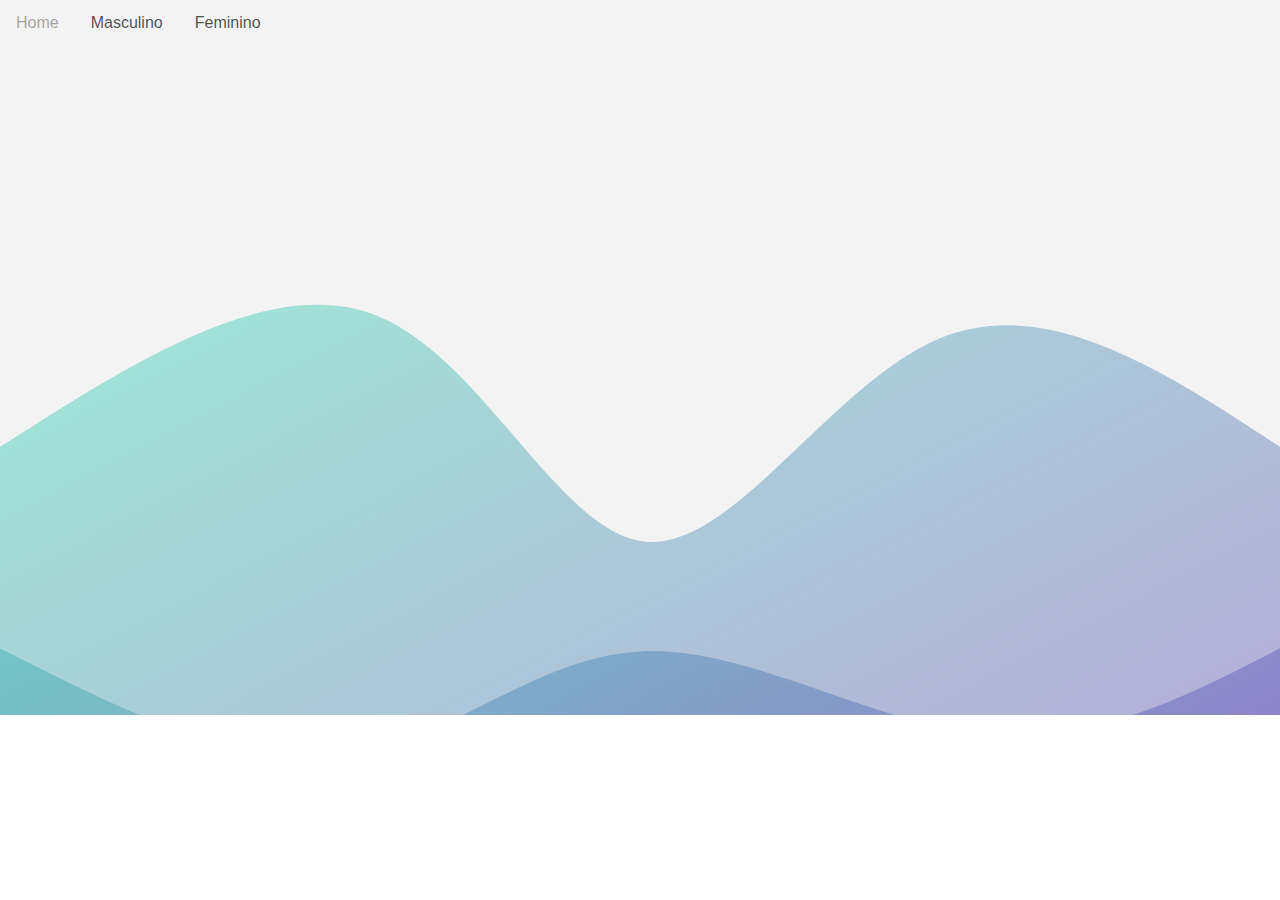
==== modisneakers/index.html @ 5b431d71 "First Commit" ====
<!DOCTYPE html>
<html lang="pt-br">
<head>
    <meta charset="UTF-8">
    <meta http-equiv="X-UA-Compatible" content="IE=edge">
    <meta name="viewport" content="width=device-width, initial-scale=1.0">
    <link rel="stylesheet" type="text/css" href="css/style.css">
    <title>Modi Sneakers</title>
</head>
<body>
    <header>
        <nav>
            <div class="navbar">
                <a href="#home">Home</a>
                <div class="dropdown">
                  <button class="dropbtn">Masculino
                    <i class="fa fa-caret-down"></i>
                  </button>
                  <div class="dropdown-content">
                    <div class="header">
                      <h2>Masculino</h2>
                    </div>
                    <div class="row">
                      <div class="column">
                        <h3>Marcas</h3>
                        <a href="#">Nike</a>
                        <a href="#">Adidas</a>
                        <a href="#">Puma</a>
                      </div>
                     </div>
                  </div>
                </div>
                <div class="dropdown">
                    <button class="dropbtn">Feminino
                      <i class="fa fa-caret-down"></i>
                    </button>
                    <div class="dropdown-content">
                      <div class="header">
                        <h2>Feminino</h2>
                      </div>
                      <div class="row">
                        <div class="column">
                          <h3>Marcas</h3>
                          <a href="#">Nike</a>
                          <a href="#">Adidas</a>
                          <a href="#">Puma</a>
                        </div>
                       </div>
                    </div>
                  </div>
              </div>
        </nav>
        <svg style="object-fit:cover" id="my-svg" version="1" baseProfile="full" width="100%" height="100%" viewBox="0 0 1239 648" xmlns="http://www.w3.org/2000/svg"><rect width="1239" height="648" fill="#f3f3f3"></rect><defs><linearGradient id="linear-gradient" x1="0" x2="1" y1="0" y2="1"><stop offset="0%" stop-color="#03fba360"></stop><stop offset="100%" stop-color="#4f3aaf60"></stop></linearGradient></defs><path transform="scale(1, 1)" d="M 0,648 V 0,388 C 132.16071428571428,303.6071428571429 264.32142857142856,219.21428571428572 367,262 C 469.67857142857144,304.7857142857143 542.8750000000001,474.75 627,480 C 711.1249999999999,485.25 806.1785714285713,325.7857142857143 910,283 C 1013.8214285714287,240.21428571428572 1126.4107142857142,314.1071428571429 1239,388 C 1239,388 1239,648 1239,648 Z" stroke="none" stroke-width="0" fill="url(#linear-gradient)" class="transition-all duration-300 ease-in-out delay-150" style="transform-origin: center center;"></path><defs><linearGradient id="linear-gradient" x1="0" x2="1" y1="0" y2="1"><stop offset="0%" stop-color="#03fba370"></stop><stop offset="100%" stop-color="#4f3aaf70"></stop></linearGradient></defs><path transform="scale(1, 1)" d="M 0,648 V 0,583 C 115.875,641.7857142857142 231.75,700.5714285714286 332,688 C 432.25,675.4285714285714 516.875,591.5 619,586 C 721.125,580.5 840.75,653.4285714285714 947,666 C 1053.25,678.5714285714286 1146.125,630.7857142857142 1239,583 C 1239,583 1239,648 1239,648 Z" stroke="none" stroke-width="0" fill="url(#linear-gradient)" class="transition-all duration-300 ease-in-out delay-150" style="transform-origin: center center;"></path><defs><linearGradient id="linear-gradient" x1="0" x2="1" y1="0" y2="1"><stop offset="0%" stop-color="#03fba380"></stop><stop offset="100%" stop-color="#4f3aaf80"></stop></linearGradient></defs><path transform="scale(1, 1)" d="M 0,648 V 0,874 C 115.01785714285714,879.3571428571429 230.03571428571428,884.7142857142857 328,836 C 425.9642857142857,787.2857142857143 506.875,684.5 603,730 C 699.125,775.5 810.4642857142856,969.2857142857142 919,1018 C 1027.5357142857144,1066.7142857142858 1133.2678571428573,970.3571428571429 1239,874 C 1239,874 1239,648 1239,648 Z" stroke="none" stroke-width="0" fill="url(#linear-gradient)" class="transition-all duration-300 ease-in-out delay-150" style="transform-origin: center center;"></path><defs><linearGradient id="linear-gradient" x1="0" x2="1" y1="0" y2="1"><stop offset="0%" stop-color="#03fba390"></stop><stop offset="100%" stop-color="#4f3aaf90"></stop></linearGradient></defs><path transform="scale(1, 1)" d="M 0,648 V 0,1312 C 95.73214285714286,1262.392857142857 191.46428571428572,1212.7857142857142 296,1243 C 400.5357142857143,1273.2142857142858 513.875,1383.25 627,1410 C 740.125,1436.75 853.0357142857142,1380.2142857142858 955,1350 C 1056.9642857142858,1319.7857142857142 1147.982142857143,1315.892857142857 1239,1312 C 1239,1312 1239,648 1239,648 Z" stroke="none" stroke-width="0" fill="url(#linear-gradient)" class="transition-all duration-300 ease-in-out delay-150" style="transform-origin: center center;"></path><defs><linearGradient id="linear-gradient" x1="0" x2="1" y1="0" y2="1"><stop offset="0%" stop-color="#03fba3ff"></stop><stop offset="100%" stop-color="#4f3aafff"></stop></linearGradient></defs><path transform="scale(1, 1)" d="M 0,648 V 0,1968 C 116.375,1993.5714285714287 232.75,2019.1428571428573 332,2037 C 431.25,2054.8571428571427 513.375,2065 617,2041 C 720.625,2017 845.75,1958.857142857143 953,1941 C 1060.25,1923.142857142857 1149.625,1945.5714285714284 1239,1968 C 1239,1968 1239,648 1239,648 Z" stroke="none" stroke-width="0" fill="url(#linear-gradient)" class="transition-all duration-300 ease-in-out delay-150" style="transform-origin: center center;"></path></svg>
    </header>
    
</body>
</html>
---- modisneakers/css/style.css ----
*{
    padding:0;
    margin: 0;
}
/* Navbar container */
.navbar {
    overflow: hidden;
    background-color: #f3f3f3;
    font-family: Arial;
  }
  .navbar a {
    float: left;
    font-size: 16px;
    color: rgba(0, 0, 0, 0.692);
    text-align: center;
    padding: 14px 16px;
    text-decoration: none;
  }
  .dropdown {
    float: left;
    overflow: hidden;
  }
  
  /* Dropdown button */
  .dropdown .dropbtn {
    font-size: 16px;
    border: none;
    outline: none;
    color: rgba(0, 0, 0, 0.692);
    padding: 14px 16px;
    background-color: inherit;
    font: inherit; /* Important for vertical align on mobile phones */
    margin: 0; /* Important for vertical align on mobile phones */
  }
  .navbar a:hover, .dropdown:hover .dropbtn {
    opacity: 0.5;
    }
  .dropdown-content {
   display: none;
    position: absolute;
    background-color: #f5f9fa;
    width: 30%;
    left: 15;
    box-sizing: border-box;
    box-shadow: 0px 8px 16px 0px rgba(0,0,0,0.2);
    border-radius: 20px 20px 20px 20px;
    z-index: 1;
  }
  .dropdown-content .header {
    background:#5341a6;
    padding: 16px;
    padding-left: 115px;
    color: white;
    border-radius: 20px;
    
  }
  .dropdown:hover .dropdown-content {
    display: block;
  }
   .column {
    float: left;
    width: 33.33%;
    padding: 10px;
    background-color: #f5f9fa;
    height: 180px;
    border-radius: 20px;
  }
  .column h3{
      color: rgba(0, 0, 0, 0.692);
      padding-left: 125px;
  }
  .column a {
    float: none;
    color: rgba(0, 0, 0, 0.692);
    padding: 16px;
    margin-left: 120px;
    text-decoration: none;
    display: block;
    text-align: center;
  }
  .row:after {
    content: "";
    display: table;
    clear: both;
  }
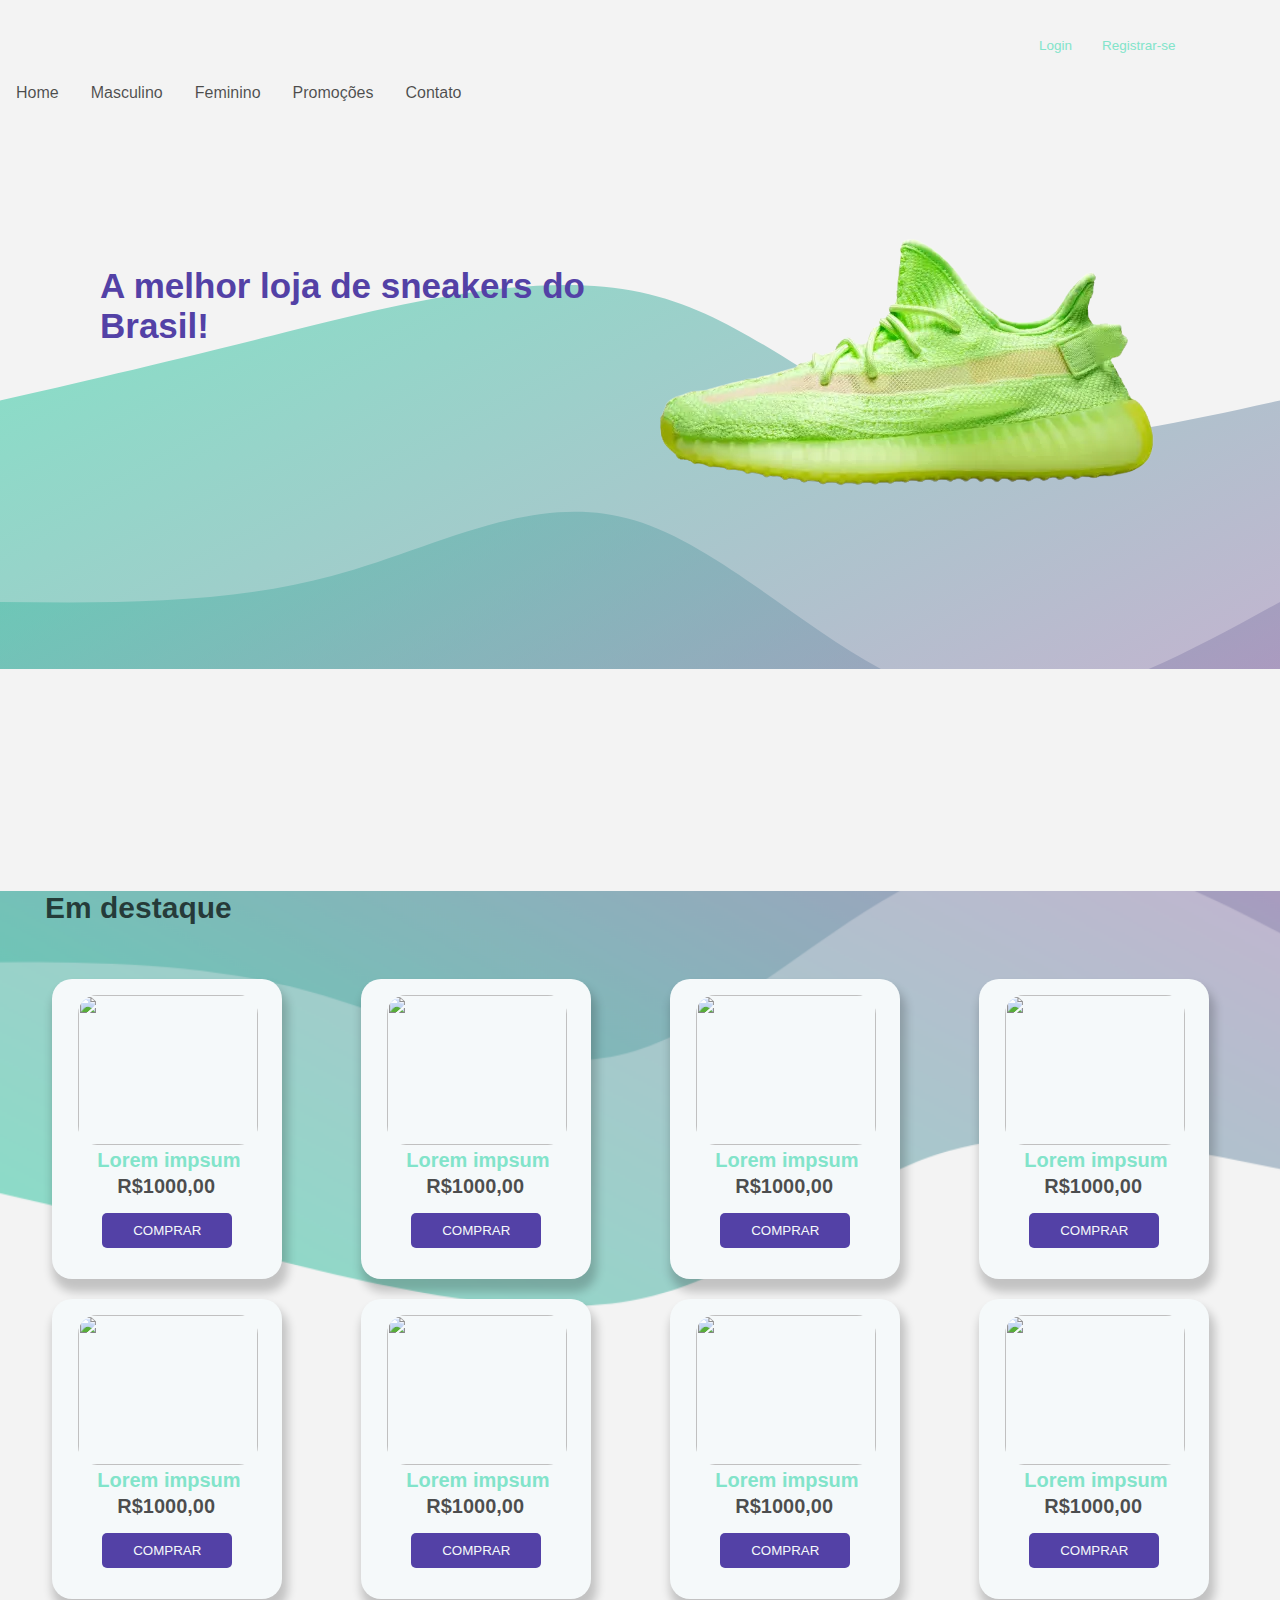
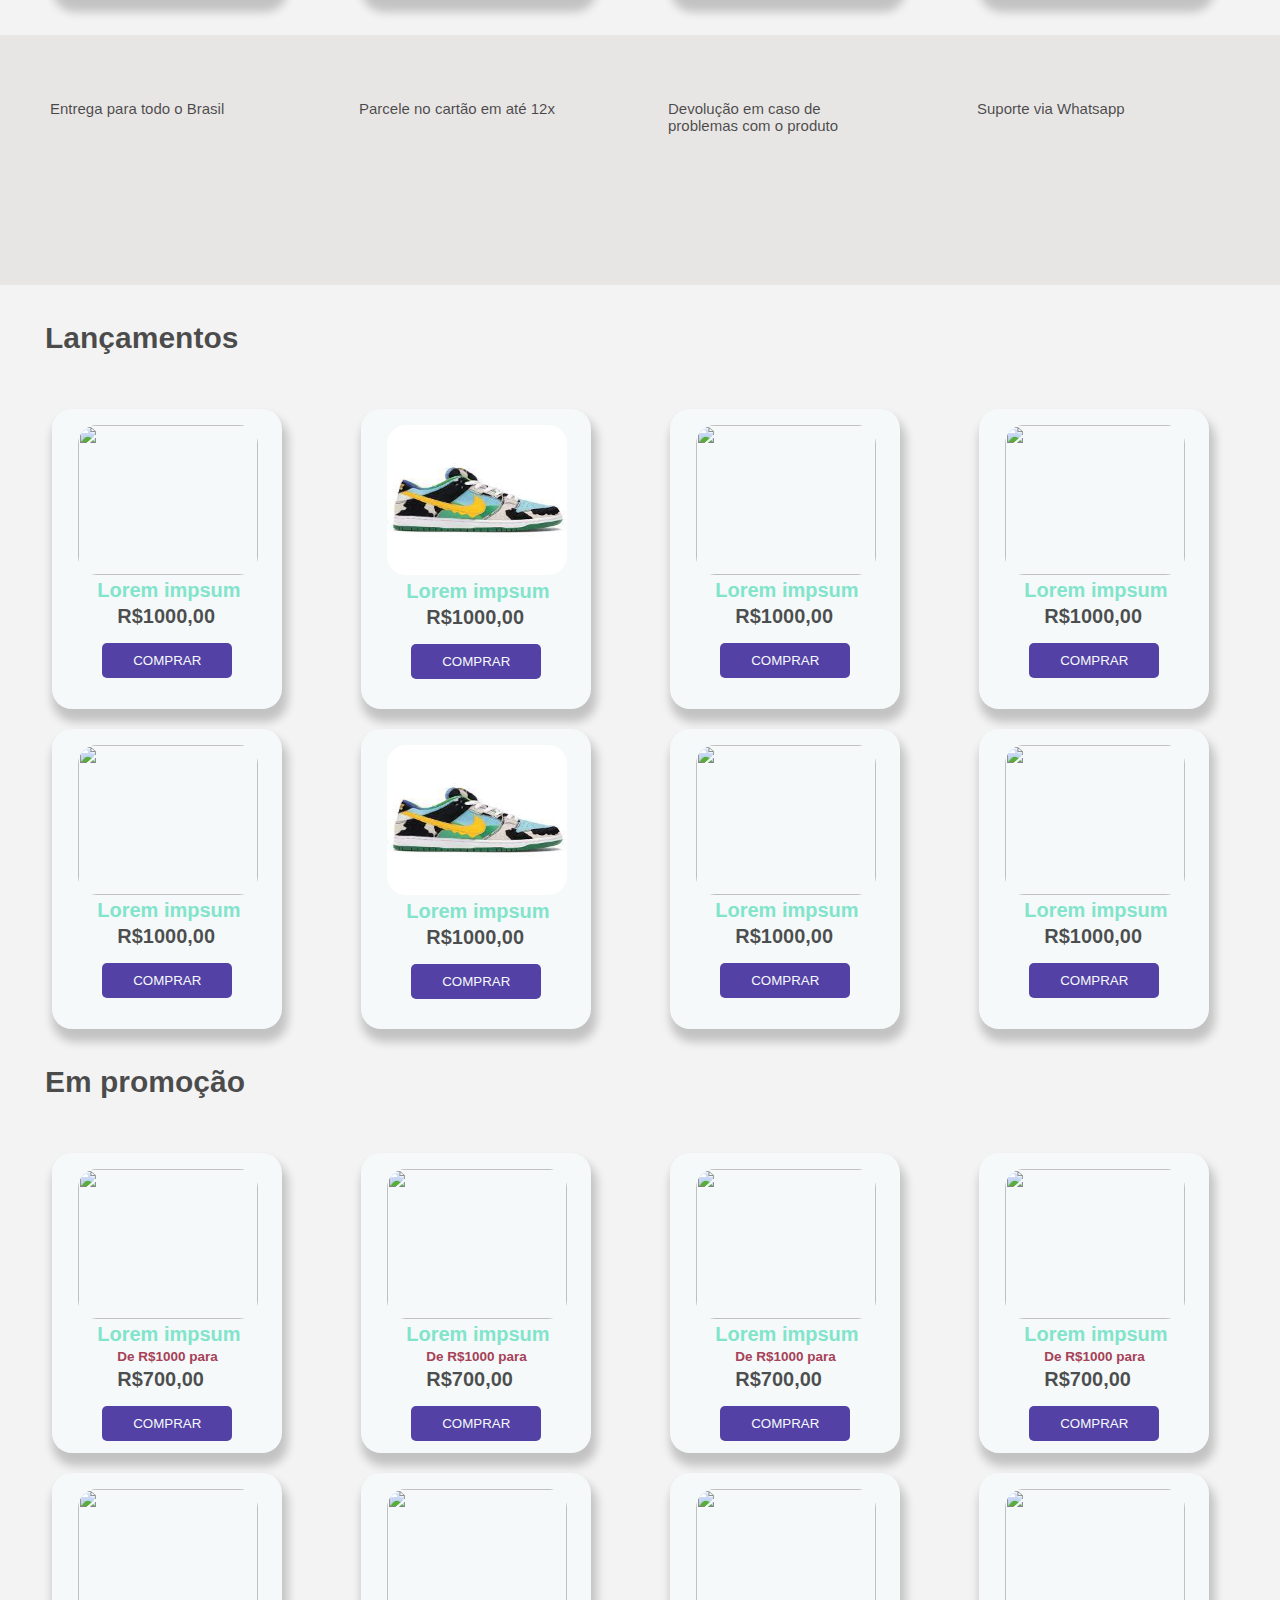
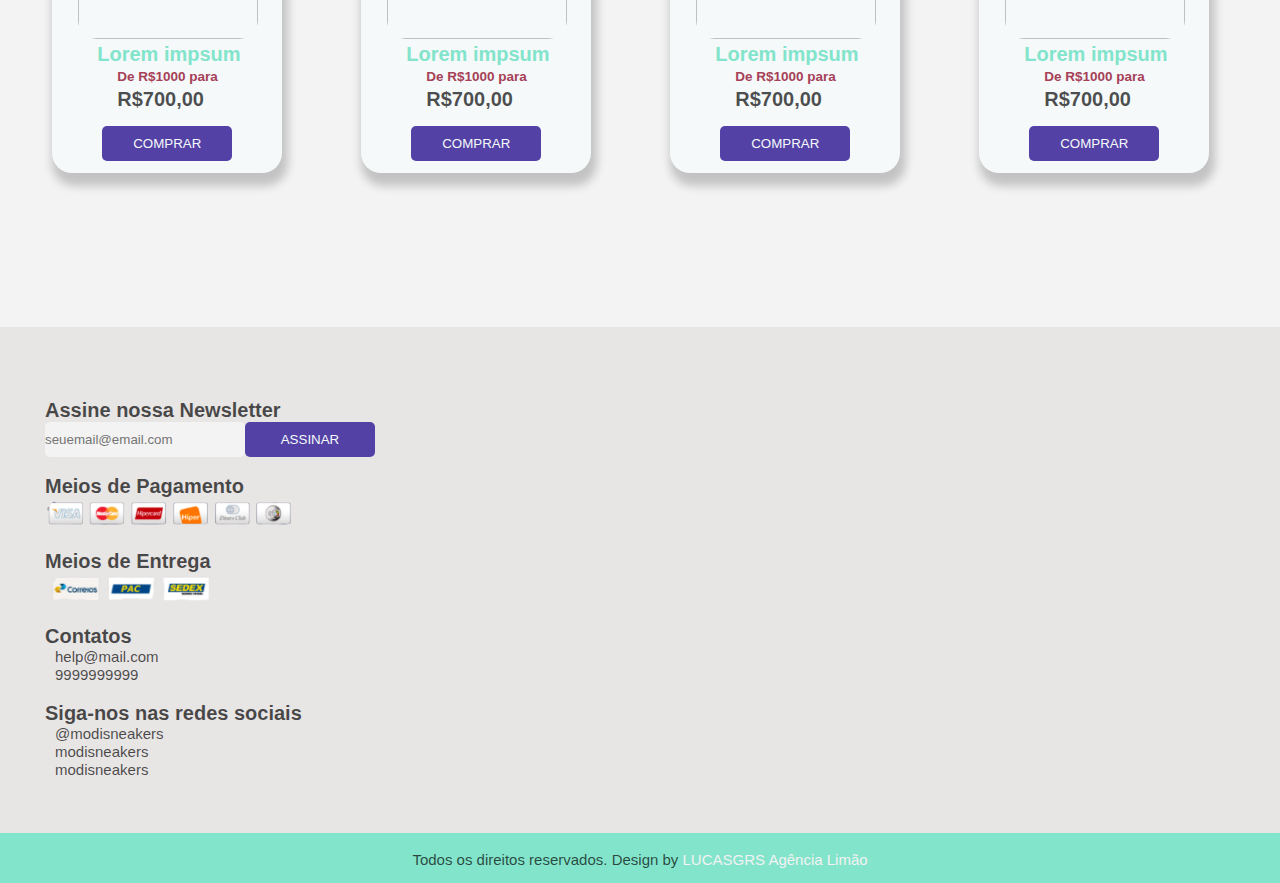
==== commit 3661b8f8: "first" ====
--- a/modisneakers/index.html
+++ b/modisneakers/index.html
@@ -5,12 +5,21 @@
     <meta http-equiv="X-UA-Compatible" content="IE=edge">
     <meta name="viewport" content="width=device-width, initial-scale=1.0">
     <link rel="stylesheet" type="text/css" href="css/style.css">
+    <link rel="stylesheet" href="https://cdnjs.cloudflare.com/ajax/libs/font-awesome/5.15.4/css/brands.min.css" integrity="sha512-sVSECYdnRMezwuq5uAjKQJEcu2wybeAPjU4VJQ9pCRcCY4pIpIw4YMHIOQ0CypfwHRvdSPbH++dA3O4Hihm/LQ==" crossorigin="anonymous" referrerpolicy="no-referrer" />
+    <link rel="stylesheet" href="https://cdnjs.cloudflare.com/ajax/libs/font-awesome/5.15.4/css/fontawesome.min.css" integrity="sha512-P9vJUXK+LyvAzj8otTOKzdfF1F3UYVl13+F8Fof8/2QNb8Twd6Vb+VD52I7+87tex9UXxnzPgWA3rH96RExA7A==" crossorigin="anonymous" referrerpolicy="no-referrer" />
+    <link rel="stylesheet" href="https://cdnjs.cloudflare.com/ajax/libs/font-awesome/5.15.4/css/solid.min.css" integrity="sha512-tk4nGrLxft4l30r9ETuejLU0a3d7LwMzj0eXjzc16JQj+5U1IeVoCuGLObRDc3+eQMUcEQY1RIDPGvuA7SNQ2w==" crossorigin="anonymous" referrerpolicy="no-referrer" />
     <title>Modi Sneakers</title>
 </head>
 <body>
     <header>
+        <div class="antemenu">
+          <br><br>
+          <div class="login">
+            <a href="">Login</a><a href="">Registrar-se</a><i style="color:rgba(0, 0, 0, 0.692);"class="fas fa-shopping-cart"></i>
+          </div>
+        </div>
         <nav>
-            <div class="navbar">
+          <div class="navbar">
                 <a href="#home">Home</a>
                 <div class="dropdown">
                   <button class="dropbtn">Masculino
@@ -48,10 +57,232 @@
                        </div>
                     </div>
                   </div>
+                  <a href="">Promoções</a>
+                  <a href="#cont">Contato</a>
               </div>
         </nav>
-        <svg style="object-fit:cover" id="my-svg" version="1" baseProfile="full" width="100%" height="100%" viewBox="0 0 1239 648" xmlns="http://www.w3.org/2000/svg"><rect width="1239" height="648" fill="#f3f3f3"></rect><defs><linearGradient id="linear-gradient" x1="0" x2="1" y1="0" y2="1"><stop offset="0%" stop-color="#03fba360"></stop><stop offset="100%" stop-color="#4f3aaf60"></stop></linearGradient></defs><path transform="scale(1, 1)" d="M 0,648 V 0,388 C 132.16071428571428,303.6071428571429 264.32142857142856,219.21428571428572 367,262 C 469.67857142857144,304.7857142857143 542.8750000000001,474.75 627,480 C 711.1249999999999,485.25 806.1785714285713,325.7857142857143 910,283 C 1013.8214285714287,240.21428571428572 1126.4107142857142,314.1071428571429 1239,388 C 1239,388 1239,648 1239,648 Z" stroke="none" stroke-width="0" fill="url(#linear-gradient)" class="transition-all duration-300 ease-in-out delay-150" style="transform-origin: center center;"></path><defs><linearGradient id="linear-gradient" x1="0" x2="1" y1="0" y2="1"><stop offset="0%" stop-color="#03fba370"></stop><stop offset="100%" stop-color="#4f3aaf70"></stop></linearGradient></defs><path transform="scale(1, 1)" d="M 0,648 V 0,583 C 115.875,641.7857142857142 231.75,700.5714285714286 332,688 C 432.25,675.4285714285714 516.875,591.5 619,586 C 721.125,580.5 840.75,653.4285714285714 947,666 C 1053.25,678.5714285714286 1146.125,630.7857142857142 1239,583 C 1239,583 1239,648 1239,648 Z" stroke="none" stroke-width="0" fill="url(#linear-gradient)" class="transition-all duration-300 ease-in-out delay-150" style="transform-origin: center center;"></path><defs><linearGradient id="linear-gradient" x1="0" x2="1" y1="0" y2="1"><stop offset="0%" stop-color="#03fba380"></stop><stop offset="100%" stop-color="#4f3aaf80"></stop></linearGradient></defs><path transform="scale(1, 1)" d="M 0,648 V 0,874 C 115.01785714285714,879.3571428571429 230.03571428571428,884.7142857142857 328,836 C 425.9642857142857,787.2857142857143 506.875,684.5 603,730 C 699.125,775.5 810.4642857142856,969.2857142857142 919,1018 C 1027.5357142857144,1066.7142857142858 1133.2678571428573,970.3571428571429 1239,874 C 1239,874 1239,648 1239,648 Z" stroke="none" stroke-width="0" fill="url(#linear-gradient)" class="transition-all duration-300 ease-in-out delay-150" style="transform-origin: center center;"></path><defs><linearGradient id="linear-gradient" x1="0" x2="1" y1="0" y2="1"><stop offset="0%" stop-color="#03fba390"></stop><stop offset="100%" stop-color="#4f3aaf90"></stop></linearGradient></defs><path transform="scale(1, 1)" d="M 0,648 V 0,1312 C 95.73214285714286,1262.392857142857 191.46428571428572,1212.7857142857142 296,1243 C 400.5357142857143,1273.2142857142858 513.875,1383.25 627,1410 C 740.125,1436.75 853.0357142857142,1380.2142857142858 955,1350 C 1056.9642857142858,1319.7857142857142 1147.982142857143,1315.892857142857 1239,1312 C 1239,1312 1239,648 1239,648 Z" stroke="none" stroke-width="0" fill="url(#linear-gradient)" class="transition-all duration-300 ease-in-out delay-150" style="transform-origin: center center;"></path><defs><linearGradient id="linear-gradient" x1="0" x2="1" y1="0" y2="1"><stop offset="0%" stop-color="#03fba3ff"></stop><stop offset="100%" stop-color="#4f3aafff"></stop></linearGradient></defs><path transform="scale(1, 1)" d="M 0,648 V 0,1968 C 116.375,1993.5714285714287 232.75,2019.1428571428573 332,2037 C 431.25,2054.8571428571427 513.375,2065 617,2041 C 720.625,2017 845.75,1958.857142857143 953,1941 C 1060.25,1923.142857142857 1149.625,1945.5714285714284 1239,1968 C 1239,1968 1239,648 1239,648 Z" stroke="none" stroke-width="0" fill="url(#linear-gradient)" class="transition-all duration-300 ease-in-out delay-150" style="transform-origin: center center;"></path></svg>
+        <h1>A melhor loja de sneakers do Brasil!</h1>
+        <img src="img/image-removebg-preview.png">
     </header>
-    
+    <main>
+        <section class="cards-home">
+            <h3>Em destaque</h3><br><br><br>
+            <div class="container-produtos">
+                <div class="box-produtos">
+                    <img src="https://images.tcdn.com.br/img/img_prod/851423/tenis_adidas_yeez_350_v2_glow_verde_neon_15_1_20201214023232.png">
+                    <h4>Lorem impsum</h4>
+                    <p>R$1000,00</p>
+                    <button>COMPRAR</button>
+                </div>
+                <div class="box-produtos">
+                   <img src="https://2app.kicksonfire.com/kofapp/upload/events_master_images/ipad_adidas-yeezy-boost-350-v2-zebra.jpg">
+                   <h4>Lorem impsum</h4>
+                   <p>R$1000,00</p>
+                   <button>COMPRAR</button>
+                </div>
+                <div class="box-produtos">
+                    <img src="https://d3ugyf2ht6aenh.cloudfront.net/stores/933/187/products/capa-chicago11-76c95bfc42bf043cc415663101140203-1024-1024.png">
+                    <h4>Lorem impsum</h4>
+                    <p>R$1000,00</p>
+                    <button>COMPRAR</button>
+                </div>
+                  <div class="box-produtos">
+                      <img src="https://cdn.awsli.com.br/600x450/1602/1602913/produto/99873800/fa29b9151b.jpg">
+                      <h4>Lorem impsum</h4>
+                      <p>R$1000,00</p>
+                      <button>COMPRAR</button>
+                  </div>
+                  <div class="box-produtos">
+                    <img src="https://images.tcdn.com.br/img/img_prod/851423/tenis_adidas_yeez_350_v2_glow_verde_neon_15_1_20201214023232.png">
+                    <h4>Lorem impsum</h4>
+                    <p>R$1000,00</p>
+                    <button>COMPRAR</button>
+                </div>
+                <div class="box-produtos">
+                  <img src="https://2app.kicksonfire.com/kofapp/upload/events_master_images/ipad_adidas-yeezy-boost-350-v2-zebra.jpg">
+                  <h4>Lorem impsum</h4>
+                  <p>R$1000,00</p>
+                  <button>COMPRAR</button>
+                </div>
+                <div class="box-produtos">
+                    <img src="https://d3ugyf2ht6aenh.cloudfront.net/stores/933/187/products/capa-chicago11-76c95bfc42bf043cc415663101140203-1024-1024.png">
+                    <h4>Lorem impsum</h4>
+                    <p>R$1000,00</p>
+                    <button>COMPRAR</button>
+                </div>
+                <div class="box-produtos">
+                    <img src="https://cdn.awsli.com.br/600x450/1602/1602913/produto/99873800/fa29b9151b.jpg">
+                    <h4>Lorem impsum</h4>
+                    <p>R$1000,00</p>
+                    <button>COMPRAR</button>
+              </div>
+            </div><br><br>
+            <div class="garantias">
+                <div class="container-gar">
+                  <div class="div-gar">
+                    <i class="fas fa-shipping-fast"></i><p>Entrega para todo o Brasil</p>
+                  </div>
+                  <div class="div-gar">
+                    <i class="fas fa-credit-card"></i><p>Parcele no cartão em até 12x</p>
+                  </div>
+                  <div class="div-gar">
+                    <i class="fas fa-undo-alt"></i><p>Devolução em caso de problemas com o produto</p>
+                  </div>
+                  <div class="div-gar">
+                    <i class="fab fa-whatsapp"></i><p>Suporte via Whatsapp</p>
+                  </div>
+                </div>
+            </div><br><br>
+            <h3>Lançamentos</h3><br><br><br>
+            <div class="container-produtos">
+              <div class="box-produtos">
+                  <img src="https://maze.cdn.plataformaneo.com.br/produto/multifotos/hd/20210621121539_3075996925_DZ.jpg">
+                  <h4>Lorem impsum</h4>
+                  <p>R$1000,00</p>
+                  <button>COMPRAR</button>
+              </div>
+              <div class="box-produtos">
+                 <img src="[data-uri]">
+                 <h4>Lorem impsum</h4>
+                 <p>R$1000,00</p>
+                 <button>COMPRAR</button>
+              </div>
+              <div class="box-produtos">
+                  <img src="https://authenticfeet.vteximg.com.br/arquivos/ids/234828-1000-1000/Tenis-Nike-Air-Max-97-Masculino-CW541-9-101.jpg?v=637215436018630000">
+                  <h4>Lorem impsum</h4>
+                  <p>R$1000,00</p>
+                  <button>COMPRAR</button>
+              </div>
+                <div class="box-produtos">
+                    <img src="https://artwalk.vteximg.com.br/arquivos/ids/219315-1000-1000/Tenis-adidas-Ozweego-Masculino-Rosa.jpg?v=637124581329830000">
+                    <h4>Lorem impsum</h4>
+                    <p>R$1000,00</p>
+                    <button>COMPRAR</button>
+                </div>
+                <div class="box-produtos">
+                  <img src="https://maze.cdn.plataformaneo.com.br/produto/multifotos/hd/20210621121539_3075996925_DZ.jpg">
+                  <h4>Lorem impsum</h4>
+                  <p>R$1000,00</p>
+                  <button>COMPRAR</button>
+              </div>
+              <div class="box-produtos">
+                 <img src="[data-uri]">
+                 <h4>Lorem impsum</h4>
+                 <p>R$1000,00</p>
+                 <button>COMPRAR</button>
+              </div>
+              <div class="box-produtos">
+                  <img src="https://authenticfeet.vteximg.com.br/arquivos/ids/234828-1000-1000/Tenis-Nike-Air-Max-97-Masculino-CW541-9-101.jpg?v=637215436018630000">
+                  <h4>Lorem impsum</h4>
+                  <p>R$1000,00</p>
+                  <button>COMPRAR</button>
+              </div>
+                <div class="box-produtos">
+                    <img src="https://artwalk.vteximg.com.br/arquivos/ids/219315-1000-1000/Tenis-adidas-Ozweego-Masculino-Rosa.jpg?v=637124581329830000">
+                    <h4>Lorem impsum</h4>
+                    <p>R$1000,00</p>
+                    <button>COMPRAR</button>
+                </div>
+            </div>
+            <br><br>
+            <h3>Em promoção</h3><br><br><br>
+            <div class="container-produtos">
+              <div class="box-produtos">
+                  <img src="https://images.lojanike.com.br/1024x1024/produto/tenis-nike-court-vision-mid-masculino-CD5466-100-1.jpg">
+                  <h4>Lorem impsum</h4>
+                  <p id="p-prom">De R$1000 para</p>
+                  <p>R$700,00</p>
+                  <button>COMPRAR</button>
+              </div>
+              <div class="box-produtos">
+                 <img src="https://images.lojanike.com.br/500x500/produto/tenis-nike-air-force-1-crater-flyknit-masculino-DC4831-001-1.jpg">
+                 <h4>Lorem impsum</h4>
+                 <p id="p-prom">De R$1000 para</p>
+                 <p>R$700,00</p>
+                 <button>COMPRAR</button>
+              </div>
+              <div class="box-produtos">
+                  <img src="https://images.lojanike.com.br/260x260/produto/tenis-nike-air-force-1-07-lv8-masculino-CV1699-002-1.jpg">
+                  <h4>Lorem impsum</h4>
+                  <p id="p-prom">De R$1000 para</p>
+                  <p>R$700,00</p>
+                  <button>COMPRAR</button>
+              </div>
+                <div class="box-produtos">
+                    <img src="https://assets.reebok.com/images/h_840,f_auto,q_auto:sensitive,fl_lossy,c_fill,g_auto/722a043ad178465a8860ad09001d0c3c_9366/Tenis_Power_Rangers_Question_Mid_Preto_GY0590_01_standard.jpg">
+                    <h4>Lorem impsum</h4>
+                    <p id="p-prom">De R$1000 para</p>
+                    <p>R$700,00</p>
+                    <button>COMPRAR</button>
+                </div>
+                <div class="box-produtos">
+                  <img src="https://fila.vtexassets.com/arquivos/ids/841731-400-400/1BM00872_125.jpg?v=637545149551630000">
+                  <h4>Lorem impsum</h4>
+                  <p id="p-prom">De R$1000 para</p>
+                  <p>R$700,00</p>
+                  <button>COMPRAR</button>
+              </div>
+              <div class="box-produtos">
+                 <img src="https://fila.vtexassets.com/arquivos/ids/841736-800-auto?width=800&height=auto&aspect=true">
+                 <h4>Lorem impsum</h4>
+                 <p id="p-prom">De R$1000 para</p>
+                 <p>R$700,00</p>
+                 <button>COMPRAR</button>
+              </div>
+              <div class="box-produtos">
+                  <img src="https://assets.reebok.com/images/h_840,f_auto,q_auto:sensitive,fl_lossy,c_fill,g_auto/98563c544c8b4b039582ac3e01230dd8_9366/Tenis_Reebok_Royal_Techque_T_Roxo_FX0668_01_standard.jpg">
+                  <h4>Lorem impsum</h4>
+                  <p id="p-prom">De R$1000 para</p>
+                  <p>R$700,00</p>
+                  <button>COMPRAR</button>
+              </div>
+                <div class="box-produtos">
+                    <img src="https://assets.reebok.com/images/h_840,f_auto,q_auto:sensitive,fl_lossy,c_fill,g_auto/88d6a833c8944a6891e7ad52002b4cd6_9366/Tenis_Power_Rangers_Club_C_Legacy_Azul_GX2826_01_standard.jpg">
+                    <h4>Lorem impsum</h4>
+                    <p id="p-prom">De R$1000 para</p>
+                    <p>R$700,00</p>
+                    <button>COMPRAR</button>
+                </div>
+            </div>
+        </section>
+    </main><br><br>
+    <footer>
+        <section class="sec-news">
+          <div class="div-news">
+            <br><br><br><br>
+            <h3>Assine nossa Newsletter</h3>
+            <input class="input-mail"type="email" placeholder="seuemail@email.com" required><button>ASSINAR</button>
+          </div>
+        </section>
+        <section class="section-pay">
+          <br>
+          <h3>Meios de Pagamento</h3>
+          <img style="margin-left:45px;height:30px;"src="img/pay.png">
+        </section>
+        <section class="section-infoship">
+          <br>
+          <h3>Meios de Entrega</h3>
+          <img style="margin-left:45px;height:30px;"src="img/ship.png">
+        </section>
+        <section class="section-contato">
+          <br>
+          <h3>Contatos</h3>
+          <i class="fas fa-envelope"></i><p>help@mail.com</p><br>
+          <i class="fab fa-whatsapp"></i><p>9999999999</p>
+        </section>
+        <section class="section-social">
+          <br>
+          <h3>Siga-nos nas redes sociais</h3>
+          <i class="fab fa-instagram"></i><p>@modisneakers</p><br>
+          <i class="fab fa-facebook"></i><p>modisneakers</p><br>
+          <i class="fab fa-tiktok"></i><p>modisneakers</p><br>
+        </section><br><br><br>
+        <center>
+        <section class="final">
+          <br>
+            <p>Todos os direitos reservados.   Design by <a style="text-decoration:none;color:#f3f3f3;" href="lucasgrs.netlify.app">LUCASGRS</a>     <a style="text-decoration:none; color:#f3f3f3;" href="agencialimao.netlify.app">Agência Limão</a></p>
+        </section>
+        </center>
+    </footer>
 </body>
 </html>--- a/modisneakers/css/style.css
+++ b/modisneakers/css/style.css
@@ -2,12 +2,55 @@
     padding:0;
     margin: 0;
 }
+body{background-color: #f3f3f3;}
+header{
+    background-image: url(../new_wave_916.2962826705345.svg);
+    background-repeat: no-repeat;
+    width: 100%;
+    height:100vh;
+}
+header h1{
+    font-size: 35px;
+    font-family: Arial, Helvetica, sans-serif;
+    color: #5341a6;
+    padding-top: 150px;
+    margin-left: 100px;
+    width: 40%;
+}
+@media(max-width:480px){
+  header h1{
+    margin-top: -40px;
+    margin-left:10px;
+    width: 90%;
+  }
+  header img{width:250px;padding-top: 170px;padding-left:-50px;}
+}
+header img{
+    margin-top: -150px;
+    margin-left: 50%;
+}
+.antemenu{
+  width:100%;
+  height:70px;
+}
+.antemenu a{
+  font-family: Arial;
+  font-size: 13.5px;
+  color:#82e4ca;
+  text-decoration: none;
+  padding: 15px;
+  }
+.antemenu a:hover {
+  opacity:0.8;
+}
+.login{margin-left: 80%;}
 /* Navbar container */
 .navbar {
     overflow: hidden;
     background-color: #f3f3f3;
     font-family: Arial;
-  }
+    width: 100%;
+   }
   .navbar a {
     float: left;
     font-size: 16px;
@@ -16,6 +59,7 @@
     padding: 14px 16px;
     text-decoration: none;
   }
+  #logo{margin-top: 13px;padding: 15px;}
   .dropdown {
     float: left;
     overflow: hidden;
@@ -83,4 +127,151 @@
     display: table;
     clear: both;
   }
-  +  .cards-home{
+    background-image: url(../bg-pos.png);
+      background-size: 100%;
+      background-repeat: no-repeat;
+      width: 100%;
+      height:800px;
+      margin-top: -9px;
+      }
+   .cards-home h3{
+     font-family: 'Arial';
+     font-size: 30px;
+     margin-left: 45px;
+     color:rgba(0, 0, 0, 0.692);
+   }
+   @media(max-width:480px){
+     .cards-home h3{
+       margin-left:120px ;
+     }
+   }
+.container-produtos{
+    justify-content: center;
+    align-items: center;
+    margin: 0 auto;
+    width: 95%;
+    display: grid;
+    grid-template-columns: repeat(auto-fit, minmax(250px, 0.3fr));
+    grid-gap:20px;
+}
+.box-produtos{
+    background-color:#f5f9fa;
+    box-shadow:3px 10px 10px 3px rgba(0,0,0,0.2);
+    width:230px;
+    height:300px;
+    border-radius: 20px;
+    position:relative;
+    transition: box-shadow .3s;
+    margin-left: 7%;
+}
+.box-produtos img{
+    width: 180px;
+    height: 150px;
+    margin-left: 25px;
+    margin-top: 15px;
+    border: solid 1px #f5f9fa;
+    border-radius: 20px;
+}
+.box-produtos h4{
+  font-family: Arial, Helvetica, sans-serif;
+  font-size: 20px;
+  color:#82e4ca;
+  padding-left: 45px;
+}
+#p-prom{
+  font-family: Arial;
+  font-size: 13.5px;
+  color:#a64157;
+}
+.box-produtos p{
+  font-family:'Arial';
+  font-size: 20px;
+  color:rgba(0, 0, 0, 0.692);
+  font-weight: bold;
+  padding-left: 65px;
+  padding-top: 3px;
+}
+.box-produtos button{
+  width: 130px;
+  height:35px;
+  background-color:#5341a6;
+  border-style: none;
+  border-radius: 5px;
+  color:#f5f9fa;
+  margin-left:50px;
+  margin-top: 15px;
+  }
+.box-produtos button:hover{
+  opacity: 0.8;
+}
+.garantias{
+  width: 100%;
+  height:250px;
+  background-color: #dfd9d986;
+}
+@media(max-width:480px){
+  .garantias{
+    height:450px;
+    }
+  .div-gar{padding-left:50px;}
+  }
+.container-gar{
+  width: 95%;
+    display: grid;
+    grid-template-columns: repeat(auto-fit, minmax(150px, 0.3fr));
+    grid-gap:20px;
+}
+
+.div-gar{
+  margin-left: 45px;
+  margin-top: 60px;
+}
+.div-gar p{
+  font-family: Arial, Helvetica, sans-serif;
+  color: rgba(0, 0, 0, 0.692);
+  font-size: 15px;
+  padding: 5px;
+  width:85%;
+  }
+.div-gar i{font-size: 30px;color:rgba(0,0,0,0.2);}
+.div-gar i,p{display: inline-block;}
+footer{
+  margin-top:1800px;
+  background-color: #dfd9d986;
+  width: 100%;
+}
+@media(max-width:480px){
+  footer{margin-top: 7500px;}
+}
+footer h3{
+  font-family: Arial, Helvetica, sans-serif;
+  font-size: 20px;
+  color: rgba(0, 0, 0, 0.692);
+  margin-left: 45px;
+}
+footer p{
+  font-family:Arial;
+  font-size:15px;
+  color:rgba(0, 0, 0, 0.692);
+}
+footer i{padding:5px;margin-left:45px;}
+.div-news .input-mail{
+  width: 200px;
+  height: 35px;
+  background-color: #f3f3f3;
+  margin-left: 45px;
+  border-radius: 5px;
+  border-style: none;
+}
+.div-news button{
+  width: 130px;
+  width: 130px;
+  height:35px;
+  background-color:#5341a6;
+  border-style: none;
+  border-radius: 5px;
+  color:#f5f9fa;
+ }
+.div-news button:hover{opacity: 0.8;}
+.final{width: 100%;height:50px;background-color:#82e4ca;}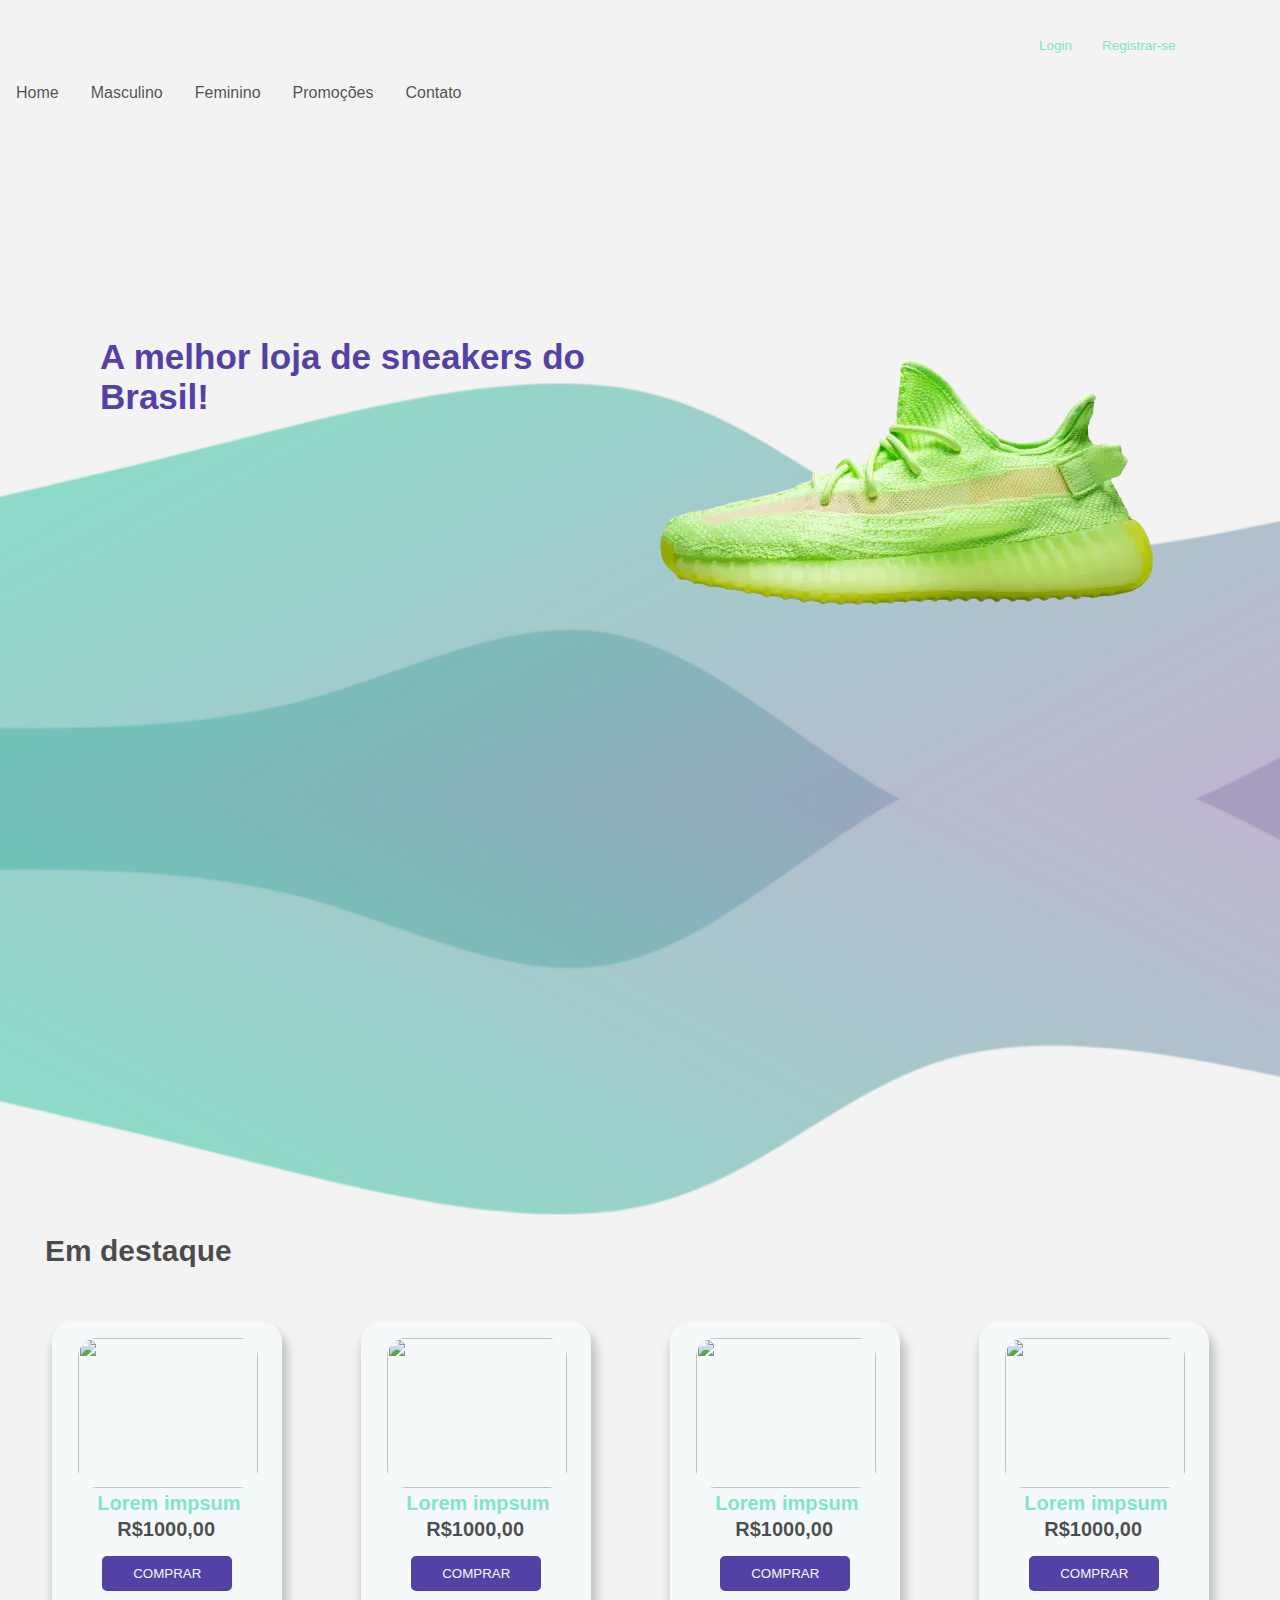
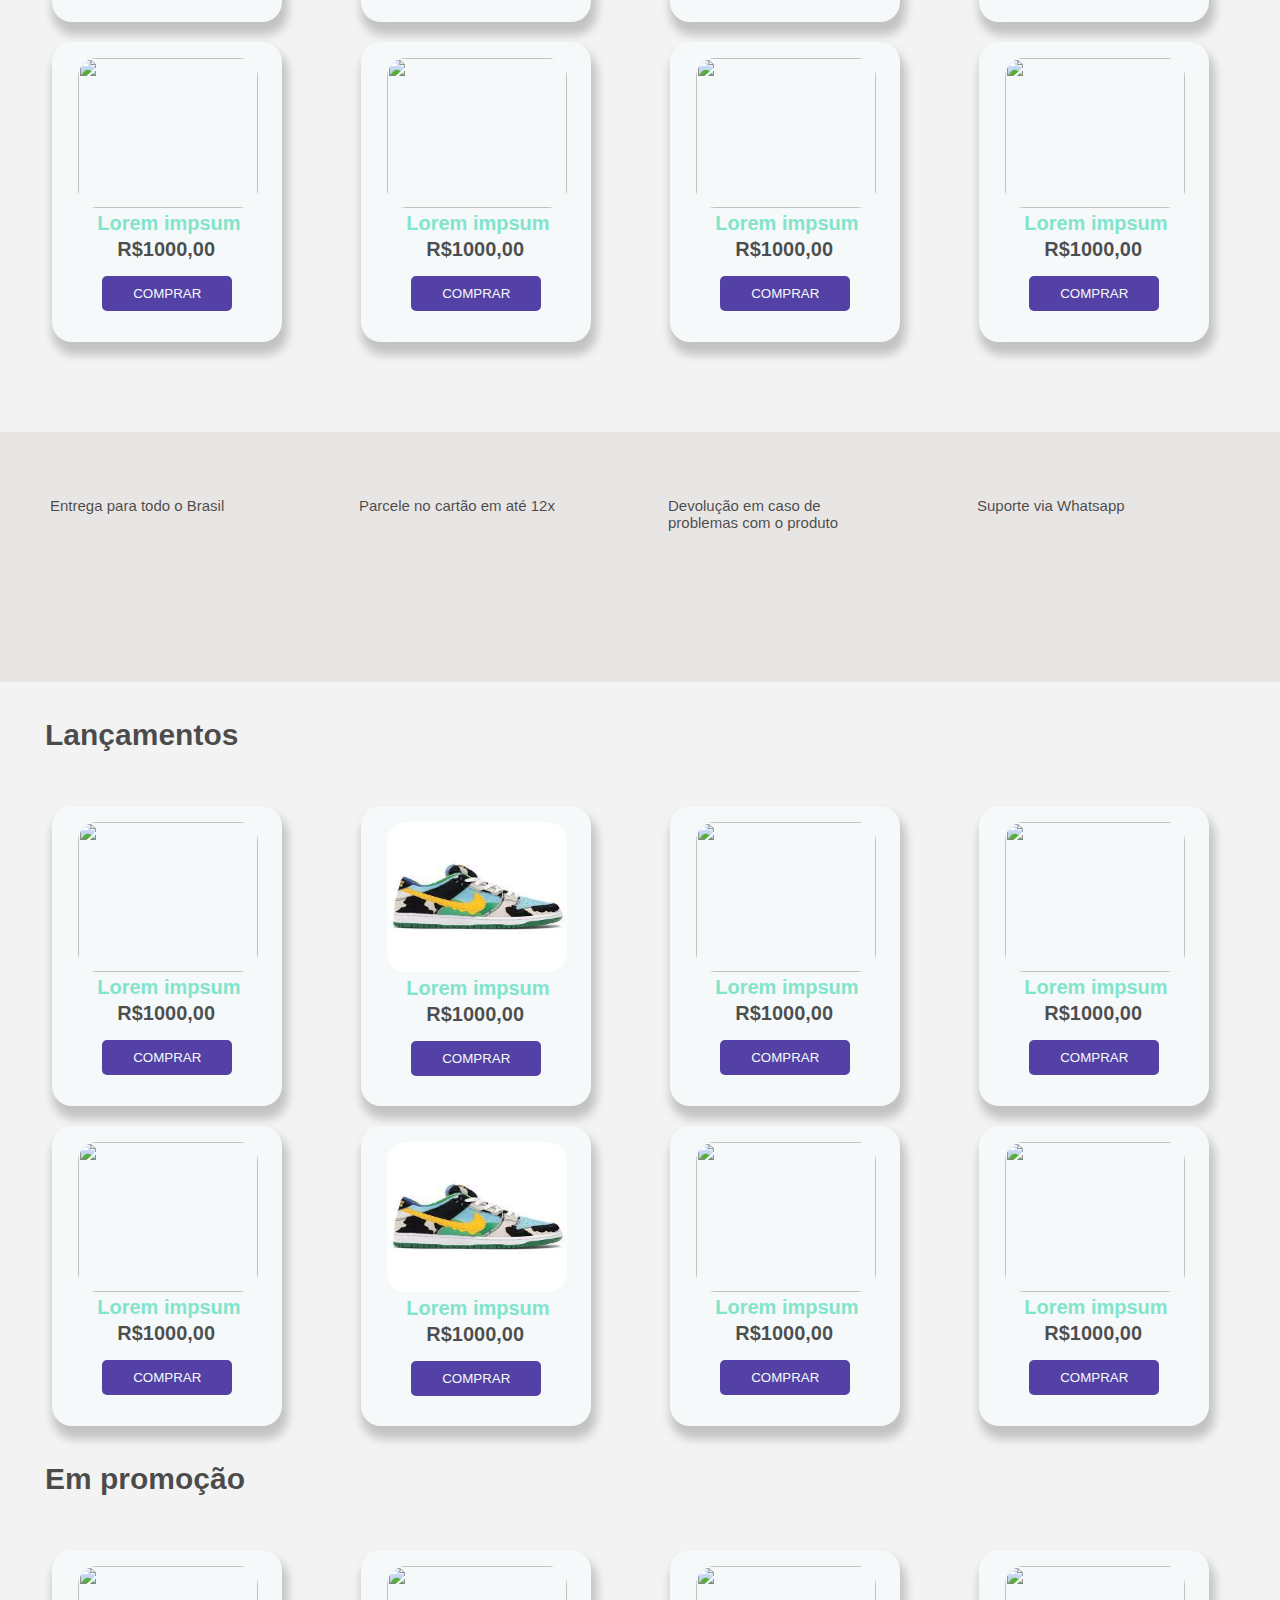
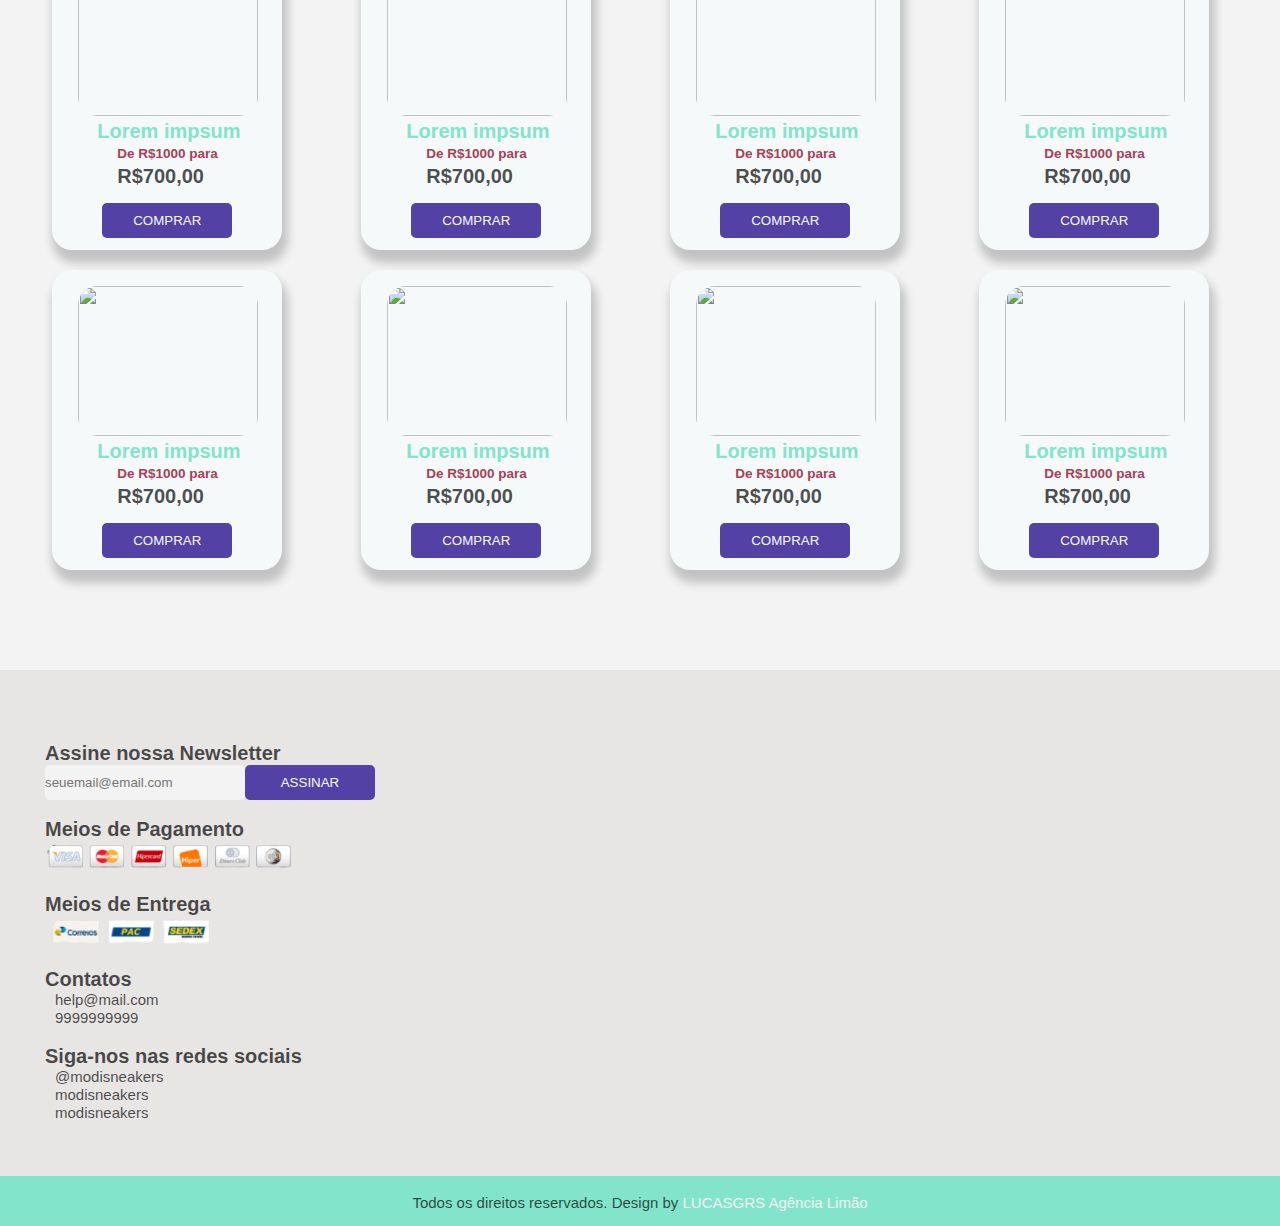
==== commit ecb298a7: "first" ====
--- a/modisneakers/index.html
+++ b/modisneakers/index.html
@@ -19,6 +19,11 @@
           </div>
         </div>
         <nav>
+          <div class="mobile-menu">
+            <div class="line1"></div>
+            <div class="line2"></div>
+            <div class="line3"></div>
+          </div>
           <div class="navbar">
                 <a href="#home">Home</a>
                 <div class="dropdown">
@@ -61,11 +66,16 @@
                   <a href="#cont">Contato</a>
               </div>
         </nav>
+        <div class="img-header">
+          <img src="img/image-removebg-preview.png">
+        </div>
+        <div class="bg">
+          <br><br><br><br><br><br><br><br>
         <h1>A melhor loja de sneakers do Brasil!</h1>
-        <img src="img/image-removebg-preview.png">
+        </div>
     </header>
     <main>
-        <section class="cards-home">
+        <section  class="cards-home">
             <h3>Em destaque</h3><br><br><br>
             <div class="container-produtos">
                 <div class="box-produtos">
@@ -116,7 +126,7 @@
                     <p>R$1000,00</p>
                     <button>COMPRAR</button>
               </div>
-            </div><br><br>
+            </div><br><br><br><br><br>
             <div class="garantias">
                 <div class="container-gar">
                   <div class="div-gar">
@@ -257,12 +267,12 @@
         <section class="section-pay">
           <br>
           <h3>Meios de Pagamento</h3>
-          <img style="margin-left:45px;height:30px;"src="img/pay.png">
+          <img src="img/pay.png">
         </section>
         <section class="section-infoship">
           <br>
           <h3>Meios de Entrega</h3>
-          <img style="margin-left:45px;height:30px;"src="img/ship.png">
+          <img src="img/ship.png">
         </section>
         <section class="section-contato">
           <br>
@@ -284,5 +294,6 @@
         </section>
         </center>
     </footer>
+    <script src="js/menu.js" type="text/js"></script>
 </body>
 </html>--- a/modisneakers/css/style.css
+++ b/modisneakers/css/style.css
@@ -3,31 +3,36 @@
     margin: 0;
 }
 body{background-color: #f3f3f3;}
-header{
-    background-image: url(../new_wave_916.2962826705345.svg);
-    background-repeat: no-repeat;
-    width: 100%;
-    height:100vh;
-}
-header h1{
+header{width: 100%;}
+.bg{
+  background-image: url(../fundoheader.png);
+  background-repeat: no-repeat;
+  background-size:100%;
+  width: 100%;
+  height:1050px;
+  margin-top: -530px;
+}
+.bg h1{
     font-size: 35px;
     font-family: Arial, Helvetica, sans-serif;
     color: #5341a6;
-    padding-top: 150px;
     margin-left: 100px;
     width: 40%;
 }
+.img-header{
+    margin-top: 200px;
+    margin-left: 50%;
+}
 @media(max-width:480px){
-  header h1{
-    margin-top: -40px;
-    margin-left:10px;
+  header{height:700px;}
+  .bg{background-size: 100%;margin-top:-150px;}
+  .bg h1{
+    margin-top: -20px;
+    margin-left:8px;
     width: 90%;
   }
-  header img{width:250px;padding-top: 170px;padding-left:-50px;}
-}
-header img{
-    margin-top: -150px;
-    margin-left: 50%;
+  .img-header{margin-top: -550px;}
+  .img-header img{width:250px;margin-left:-130px;}
 }
 .antemenu{
   width:100%;
@@ -45,6 +50,18 @@
 }
 .login{margin-left: 80%;}
 /* Navbar container */
+.mobile-menu {
+  display: none;
+  cursor: pointer;
+}
+
+.mobile-menu div {
+  width: 32px;
+  height: 2px;
+  background: #fff;
+  margin: 8px;
+  transition: 0.3s;
+}
 .navbar {
     overflow: hidden;
     background-color: #f3f3f3;
@@ -59,6 +76,57 @@
     padding: 14px 16px;
     text-decoration: none;
   }
+  @media (max-width: 800px) {
+    body {
+      overflow-x: hidden;
+    }
+    .navbar {
+      top: 8vh;
+      right: 0;
+      width: 100vw;
+      height: 100vh;
+      background: #f3f3f3;
+      flex-direction: column;
+      align-items: center;
+      justify-content: space-around;
+      transform: translateX(100%);
+      transition: transform 0.3s ease-in;
+    }
+    .navbar a {
+      margin-left: 0;
+      opacity: 0;
+    }
+    .mobile-menu {
+      display: block;
+    }
+  }
+  
+  .navbar.active {
+    transform: translateX(0);
+  }
+  
+  @keyframes navLinkFade {
+    from {
+      opacity: 0;
+      transform: translateX(50px);
+    }
+    to {
+      opacity: 1;
+      transform: translateX(0);
+    }
+  }
+  
+  .mobile-menu.active .line1 {
+    transform: rotate(-45deg) translate(-8px, 8px);
+  }
+  
+  .mobile-menu.active .line2 {
+    opacity: 0;
+  }
+  
+  .mobile-menu.active .line3 {
+    transform: rotate(45deg) translate(-5px, -7px);
+  }
   #logo{margin-top: 13px;padding: 15px;}
   .dropdown {
     float: left;
@@ -93,7 +161,7 @@
   .dropdown-content .header {
     background:#5341a6;
     padding: 16px;
-    padding-left: 115px;
+    padding-left: 130px;
     color: white;
     border-radius: 20px;
     
@@ -109,15 +177,15 @@
     height: 180px;
     border-radius: 20px;
   }
-  .column h3{
+ .column h3{
       color: rgba(0, 0, 0, 0.692);
-      padding-left: 125px;
+      padding-left: 140px;
   }
   .column a {
     float: none;
     color: rgba(0, 0, 0, 0.692);
     padding: 16px;
-    margin-left: 120px;
+    margin-left: 130px;
     text-decoration: none;
     display: block;
     text-align: center;
@@ -128,7 +196,7 @@
     clear: both;
   }
   .cards-home{
-    background-image: url(../bg-pos.png);
+    
       background-size: 100%;
       background-repeat: no-repeat;
       width: 100%;
@@ -143,8 +211,9 @@
    }
    @media(max-width:480px){
      .cards-home h3{
-       margin-left:120px ;
+       margin-left:100px ;
      }
+     .box-produtos{margin-left:5%;}
    }
 .container-produtos{
     justify-content: center;
@@ -242,7 +311,7 @@
   width: 100%;
 }
 @media(max-width:480px){
-  footer{margin-top: 7500px;}
+  footer{margin-top: 7750px;}
 }
 footer h3{
   font-family: Arial, Helvetica, sans-serif;
@@ -256,6 +325,9 @@
   color:rgba(0, 0, 0, 0.692);
 }
 footer i{padding:5px;margin-left:45px;}
+footer img{
+  margin-left:45px;height:30px;
+}
 .div-news .input-mail{
   width: 200px;
   height: 35px;
@@ -274,4 +346,11 @@
   color:#f5f9fa;
  }
 .div-news button:hover{opacity: 0.8;}
-.final{width: 100%;height:50px;background-color:#82e4ca;}+.final{width: 100%;height:50px;background-color:#82e4ca;}
+@media(max-width:480px){
+  footer h3{margin-left: 15px;}
+  footer i{margin-left:15px;}
+  footer img{margin-left: 15px;}
+  .div-news .input-mail{margin-left: 15px;}
+
+}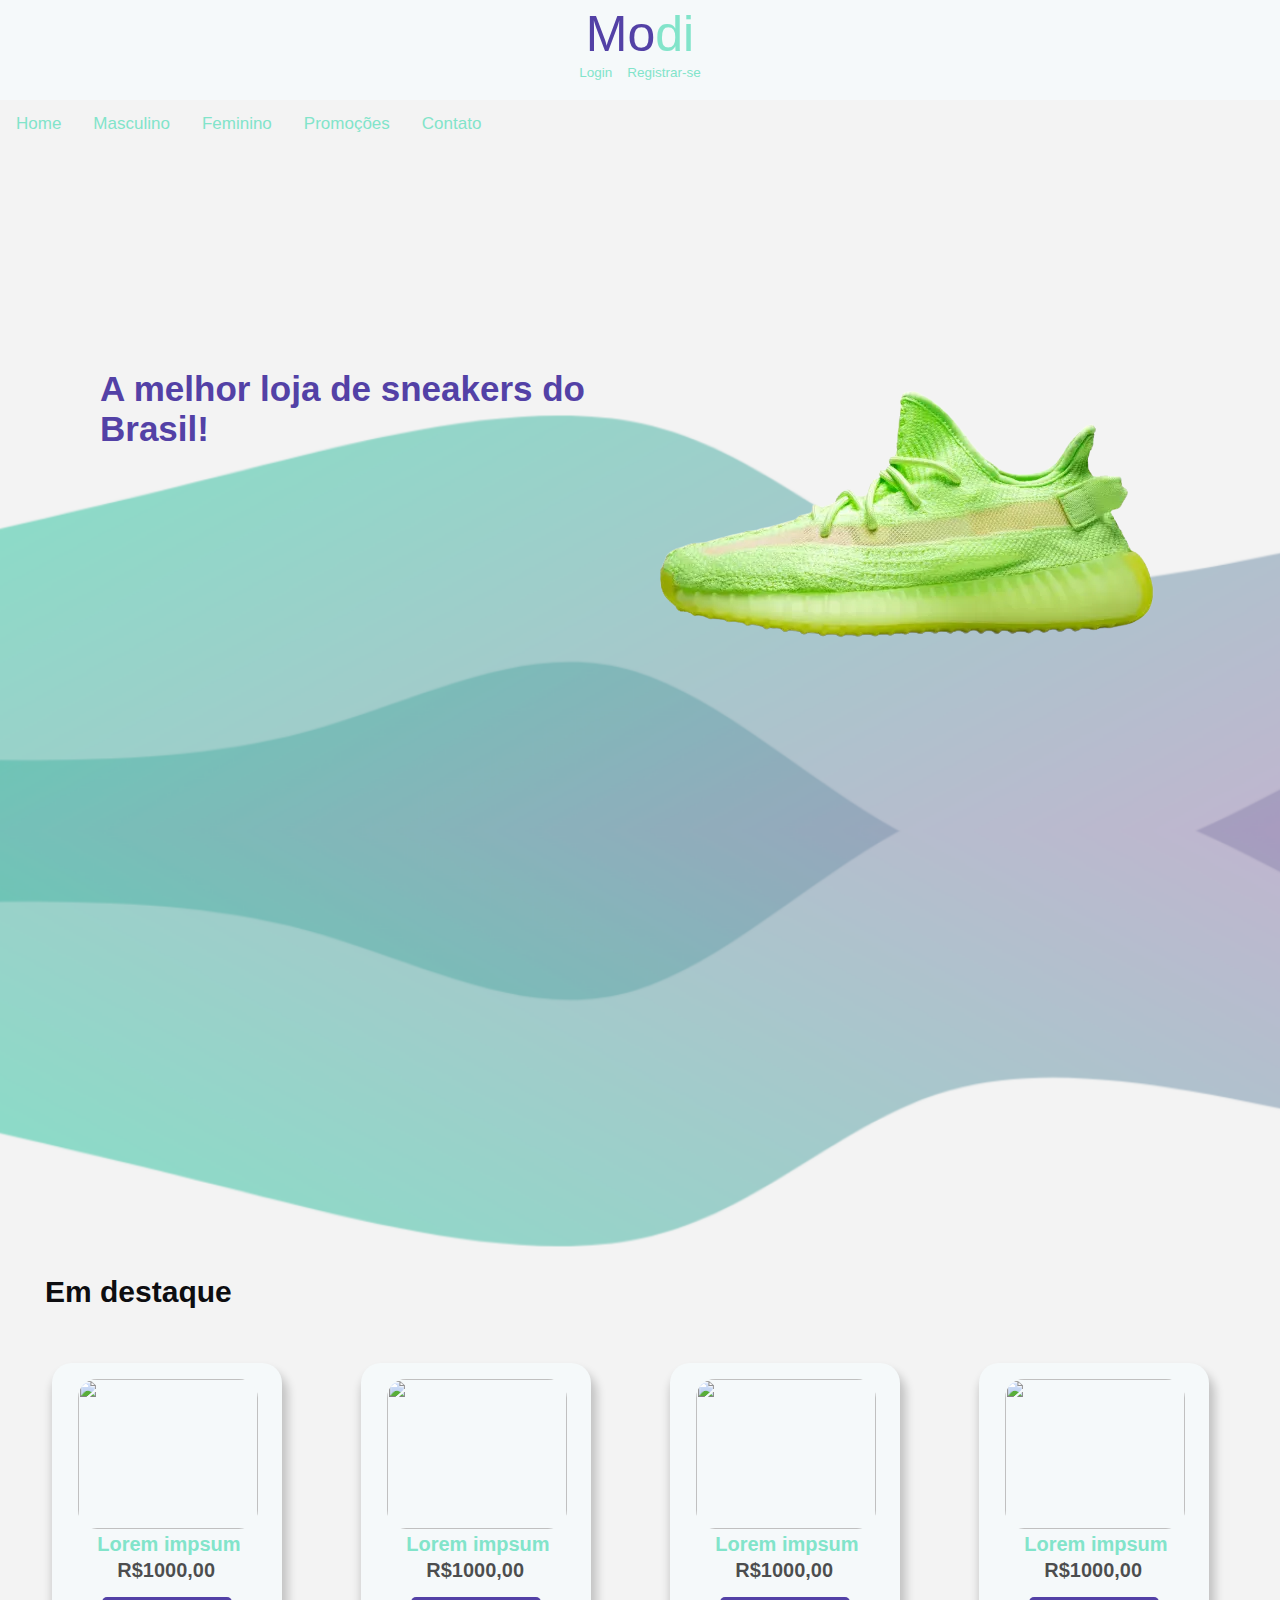
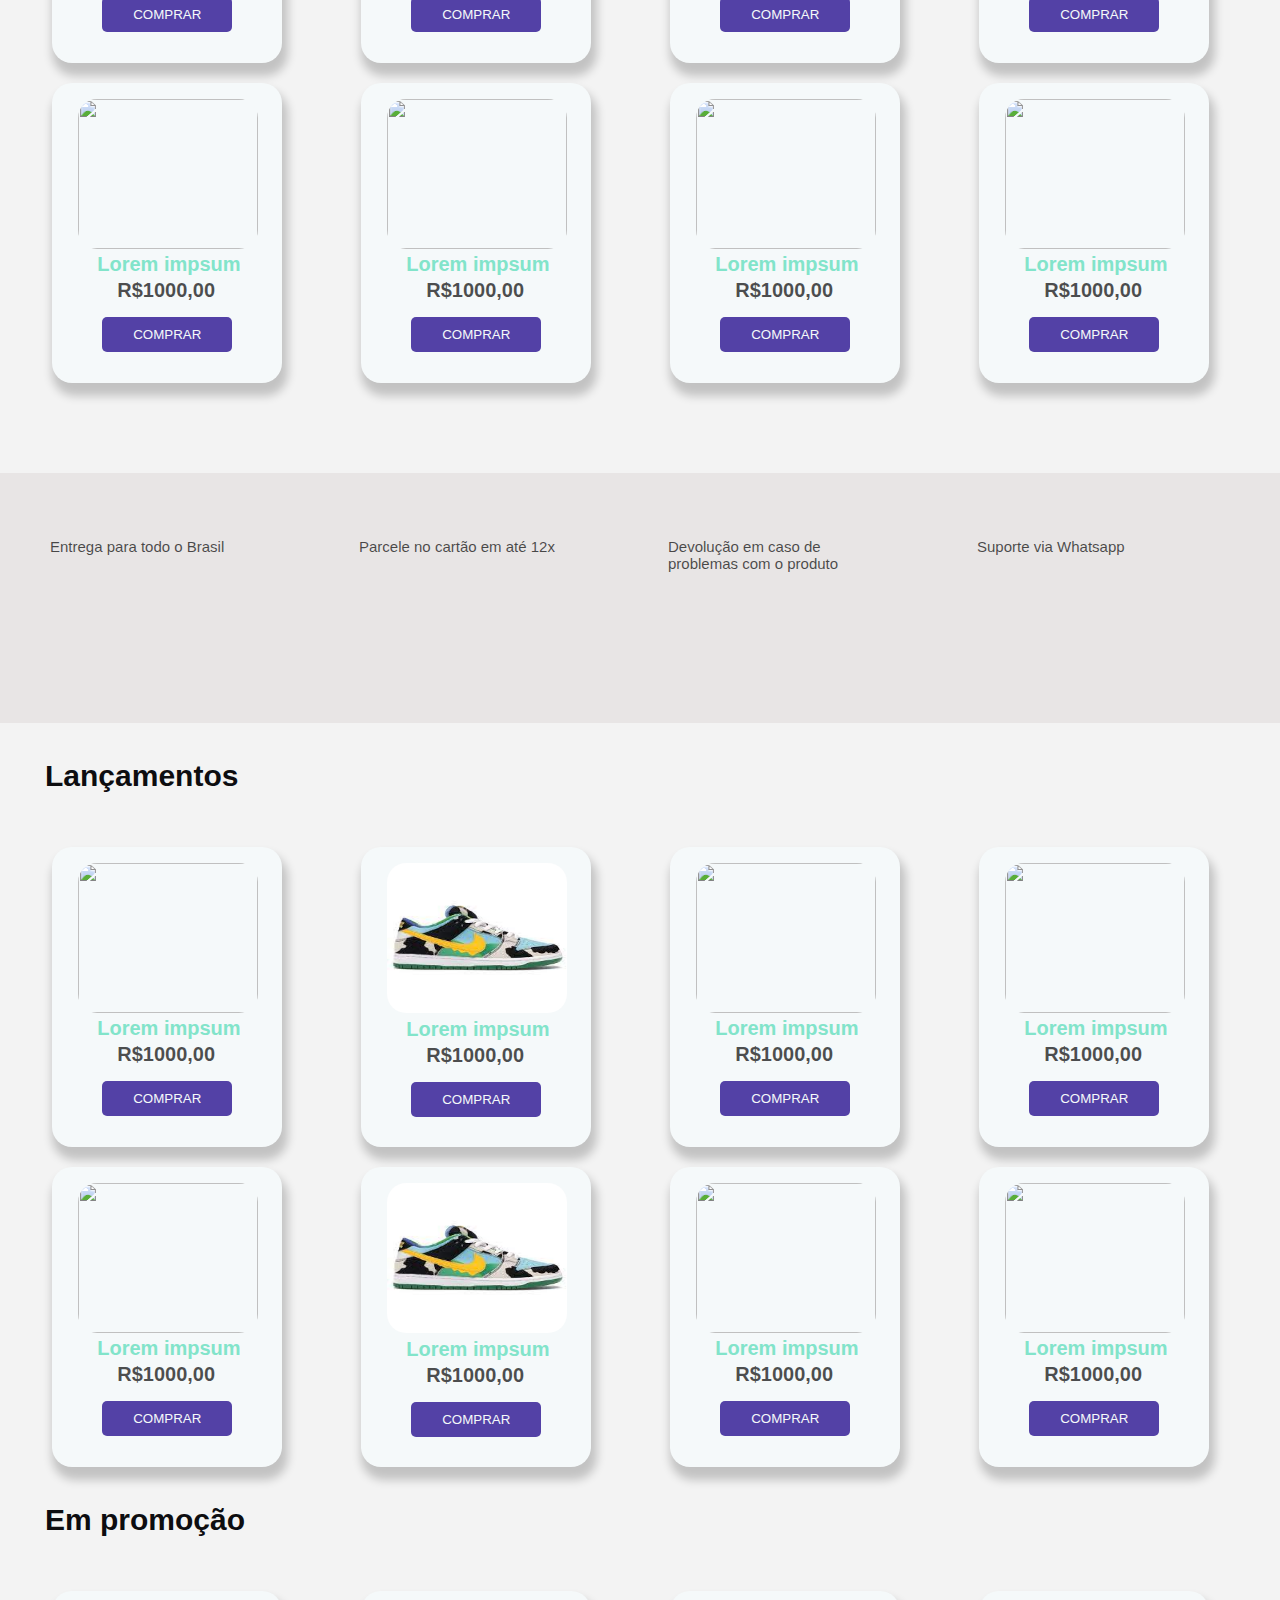
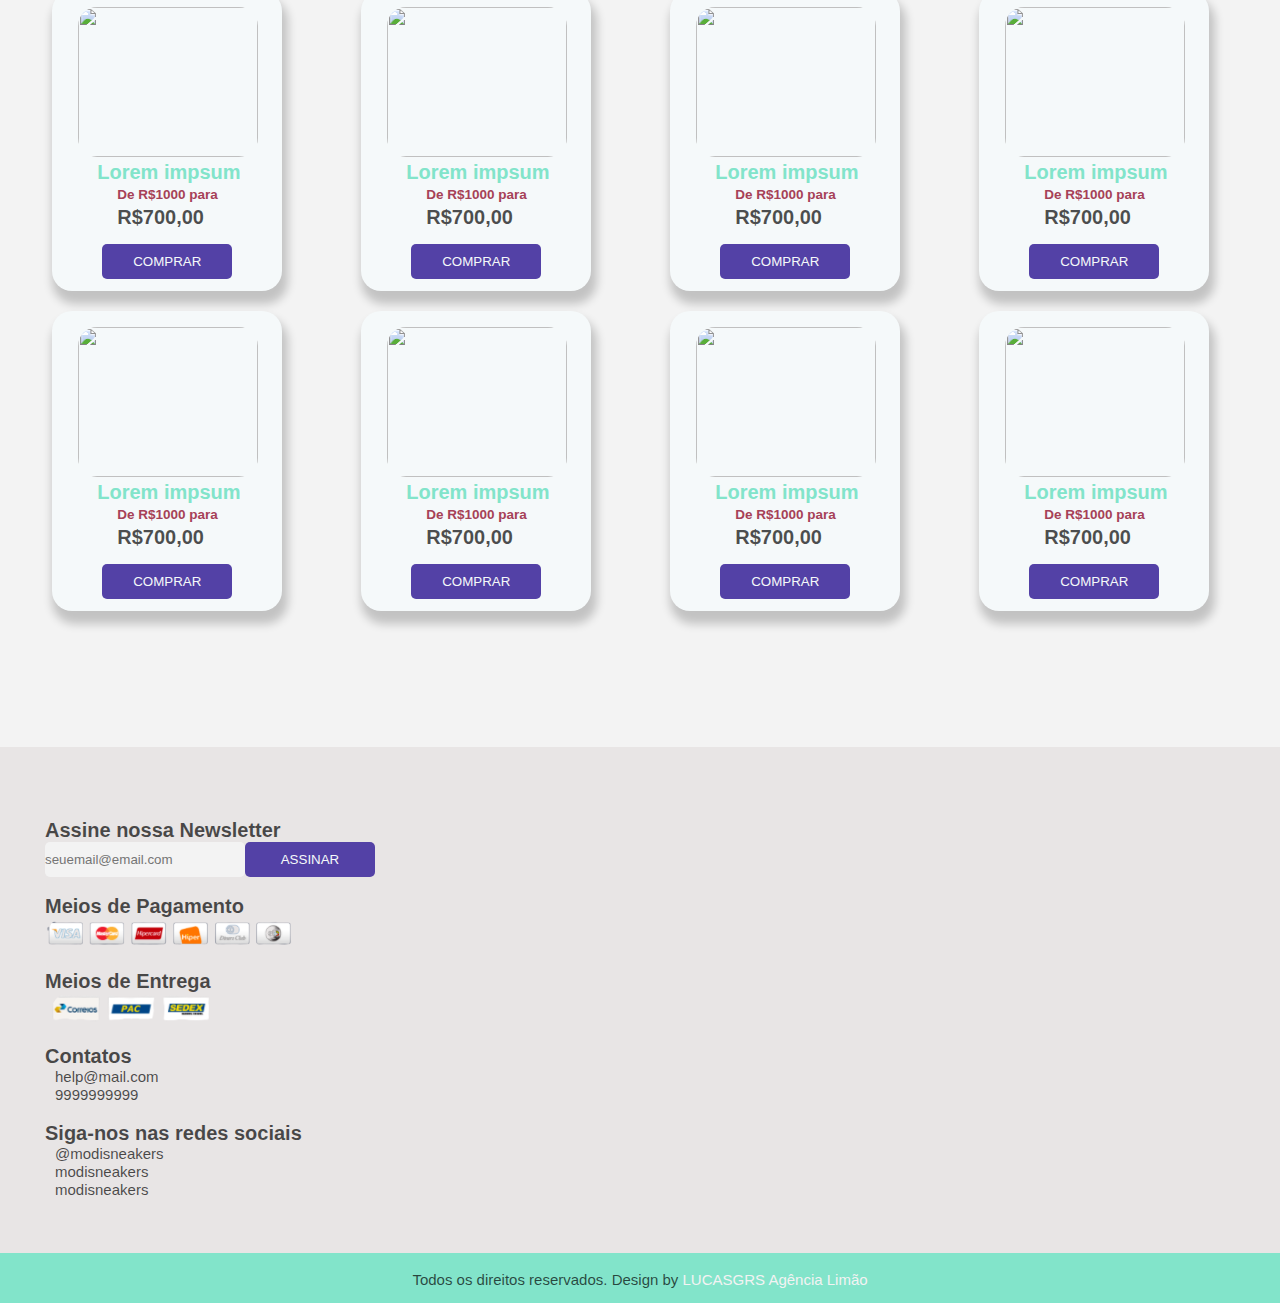
==== commit fffd55cc: "first" ====
--- a/modisneakers/index.html
+++ b/modisneakers/index.html
@@ -11,61 +11,46 @@
     <title>Modi Sneakers</title>
 </head>
 <body>
+  <div class="antemenu">
+    <center>
+    <div class="logo">
+      <p style="margin-top:5px;font-size:50px;font-family:'Franklin Gothic Medium', 'Arial Narrow', Arial, sans-serif;color:#5341a6;">Mo<span style="color:#82e4ca;">di</span></p>
+    </div>
+    <div class="login">
+      <a href="index.html">Login</a><a href="index.html">Registrar-se</a><i style="color:#5341a6;"class="fas fa-shopping-cart"></i>
+    </div>
+    </center>
+  </div>
     <header>
-        <div class="antemenu">
-          <br><br>
-          <div class="login">
-            <a href="">Login</a><a href="">Registrar-se</a><i style="color:rgba(0, 0, 0, 0.692);"class="fas fa-shopping-cart"></i>
+       <nav>
+          <div class="topnav" id="myTopnav">
+            <a href="#home" class="active">Home</a>
+            <div class="dropdown">
+              <button class="dropbtn">Masculino
+                <i class="fa fa-caret-down"></i>
+              </button>
+              <div class="dropdown-content">
+                <a href="#">Link 1</a>
+                <a href="#">Link 2</a>
+                <a href="#">Link 3</a>
+              </div>
+            </div>
+            <div class="dropdown">
+              <button class="dropbtn">Feminino
+                <i class="fa fa-caret-down"></i>
+              </button>
+              <div class="dropdown-content">
+                <a href="#">Link 1</a>
+                <a href="#">Link 2</a>
+                <a href="#">Link 3</a>
+              </div>
+            </div>
+            <a href="#about">Promoções</a>
+            <a href="#about">Contato</a>
+            <a href="javascript:void(0);" class="icon" onclick="myFunction()">&#9776;</a>
           </div>
-        </div>
-        <nav>
-          <div class="mobile-menu">
-            <div class="line1"></div>
-            <div class="line2"></div>
-            <div class="line3"></div>
-          </div>
-          <div class="navbar">
-                <a href="#home">Home</a>
-                <div class="dropdown">
-                  <button class="dropbtn">Masculino
-                    <i class="fa fa-caret-down"></i>
-                  </button>
-                  <div class="dropdown-content">
-                    <div class="header">
-                      <h2>Masculino</h2>
-                    </div>
-                    <div class="row">
-                      <div class="column">
-                        <h3>Marcas</h3>
-                        <a href="#">Nike</a>
-                        <a href="#">Adidas</a>
-                        <a href="#">Puma</a>
-                      </div>
-                     </div>
-                  </div>
-                </div>
-                <div class="dropdown">
-                    <button class="dropbtn">Feminino
-                      <i class="fa fa-caret-down"></i>
-                    </button>
-                    <div class="dropdown-content">
-                      <div class="header">
-                        <h2>Feminino</h2>
-                      </div>
-                      <div class="row">
-                        <div class="column">
-                          <h3>Marcas</h3>
-                          <a href="#">Nike</a>
-                          <a href="#">Adidas</a>
-                          <a href="#">Puma</a>
-                        </div>
-                       </div>
-                    </div>
-                  </div>
-                  <a href="">Promoções</a>
-                  <a href="#cont">Contato</a>
-              </div>
         </nav>
+        
         <div class="img-header">
           <img src="img/image-removebg-preview.png">
         </div>
@@ -294,6 +279,15 @@
         </section>
         </center>
     </footer>
-    <script src="js/menu.js" type="text/js"></script>
+    <script>
+      function myFunction() {
+  var x = document.getElementById("myTopnav");
+  if (x.className === "topnav") {
+    x.className += " responsive";
+  } else {
+    x.className = "topnav";
+  }
+}
+    </script>
 </body>
 </html>--- a/modisneakers/css/style.css
+++ b/modisneakers/css/style.css
@@ -25,191 +25,153 @@
 }
 @media(max-width:480px){
   header{height:700px;}
-  .bg{background-size: 100%;margin-top:-150px;}
+  .bg{background-size: 100%;margin-top:-50px;}
   .bg h1{
     margin-top: -20px;
     margin-left:8px;
     width: 90%;
   }
-  .img-header{margin-top: -550px;}
+  .img-header{margin-top: 40px;}
   .img-header img{width:250px;margin-left:-130px;}
 }
 .antemenu{
   width:100%;
-  height:70px;
+  height:100px;
+  background-color: #f5f9fa;
 }
 .antemenu a{
   font-family: Arial;
   font-size: 13.5px;
   color:#82e4ca;
   text-decoration: none;
-  padding: 15px;
+  padding-left: 15px;
   }
 .antemenu a:hover {
-  opacity:0.8;
-}
-.login{margin-left: 80%;}
-/* Navbar container */
-.mobile-menu {
+  opacity:0.5;
+}
+.antemenu i {padding-left:15px;}
+
+@media(max-width:480px){
+  .antemenu a{padding:5px;}
+  .antemenu i {padding-left:5px;}
+
+  }
+/* Add a black background color to the top navigation */
+.topnav {
+  background-color: #333;
+  overflow: hidden;
+}
+
+/* Add a black background color to the top navigation */
+.topnav {
+  background-color: #f3f3f3;
+  overflow: hidden;
+}
+
+/* Style the links inside the navigation bar */
+.topnav a {
+  float: left;
+  display: block;
+  color: #82e4ca;
+  font-family: Arial;
+  text-align: center;
+  padding: 14px 16px;
+  text-decoration: none;
+  font-size: 17px;
+}
+.topnav a:hover{opacity:0.5;}
+/* Hide the link that should open and close the topnav on small screens */
+.topnav .icon {
   display: none;
-  cursor: pointer;
-}
-
-.mobile-menu div {
-  width: 32px;
-  height: 2px;
-  background: #fff;
-  margin: 8px;
-  transition: 0.3s;
-}
-.navbar {
-    overflow: hidden;
-    background-color: #f3f3f3;
-    font-family: Arial;
+}
+
+/* Dropdown container - needed to position the dropdown content */
+.dropdown {
+  float: left;
+  overflow: hidden;
+}
+
+/* Style the dropdown button to fit inside the topnav */
+.dropdown .dropbtn {
+  font-size: 17px;
+  border: none;
+  outline: none;
+  color: #82e4ca;
+  padding: 14px 16px;
+  background-color: inherit;
+  font-family: Arial;
+  margin: 0;
+}
+
+/* Style the dropdown content (hidden by default) */
+.dropdown-content {
+  display: none;
+  position: absolute;
+  background-color: #f9f9f9;
+  min-width: 160px;
+  box-shadow: 0px 8px 16px 0px rgba(0,0,0,0.2);
+  border-radius: 20px;
+  z-index: 1;
+}
+
+/* Style the links inside the dropdown */
+.dropdown-content a {
+  float: none;
+  color: black;
+  padding: 12px 16px;
+  text-decoration: none;
+  display: block;
+  text-align: left;
+}
+.dropdown-content a:hover{
+  background-color: #5341a6;
+  border-radius: 20px;
+  opacity:1;
+}
+/* Show the dropdown menu when the user moves the mouse over the dropdown button */
+.dropdown:hover .dropdown-content {
+  display: block;
+}
+
+/* When the screen is less than 600 pixels wide, hide all links, except for the first one ("Home"). Show the link that contains should open and close the topnav (.icon) */
+@media screen and (max-width: 600px) {
+  .topnav a:not(:first-child), .dropdown .dropbtn {
+    display: none;
+  }
+  .topnav a.icon {
+    float: right;
+    display: block;
+  }
+}
+
+/* The "responsive" class is added to the topnav with JavaScript when the user clicks on the icon. This class makes the topnav look good on small screens (display the links vertically instead of horizontally) */
+@media screen and (max-width: 600px) {
+  .topnav.responsive {position: relative;}
+  .topnav.responsive a.icon {
+    position: absolute;
+    right: 0;
+    top: 0;
+  }
+  .topnav.responsive a {
+    float: none;
+    display: block;
+    text-align: left;
+  }
+  .topnav.responsive .dropdown {float: none;}
+  .topnav.responsive .dropdown-content {position: relative;}
+  .topnav.responsive .dropdown .dropbtn {
+    display: block;
     width: 100%;
-   }
-  .navbar a {
-    float: left;
-    font-size: 16px;
-    color: rgba(0, 0, 0, 0.692);
-    text-align: center;
-    padding: 14px 16px;
-    text-decoration: none;
-  }
-  @media (max-width: 800px) {
-    body {
-      overflow-x: hidden;
-    }
-    .navbar {
-      top: 8vh;
-      right: 0;
-      width: 100vw;
-      height: 100vh;
-      background: #f3f3f3;
-      flex-direction: column;
-      align-items: center;
-      justify-content: space-around;
-      transform: translateX(100%);
-      transition: transform 0.3s ease-in;
-    }
-    .navbar a {
-      margin-left: 0;
-      opacity: 0;
-    }
-    .mobile-menu {
-      display: block;
-    }
-  }
-  
-  .navbar.active {
-    transform: translateX(0);
-  }
-  
-  @keyframes navLinkFade {
-    from {
-      opacity: 0;
-      transform: translateX(50px);
-    }
-    to {
-      opacity: 1;
-      transform: translateX(0);
-    }
-  }
-  
-  .mobile-menu.active .line1 {
-    transform: rotate(-45deg) translate(-8px, 8px);
-  }
-  
-  .mobile-menu.active .line2 {
-    opacity: 0;
-  }
-  
-  .mobile-menu.active .line3 {
-    transform: rotate(45deg) translate(-5px, -7px);
-  }
-  #logo{margin-top: 13px;padding: 15px;}
-  .dropdown {
-    float: left;
-    overflow: hidden;
-  }
-  
-  /* Dropdown button */
-  .dropdown .dropbtn {
-    font-size: 16px;
-    border: none;
-    outline: none;
-    color: rgba(0, 0, 0, 0.692);
-    padding: 14px 16px;
-    background-color: inherit;
-    font: inherit; /* Important for vertical align on mobile phones */
-    margin: 0; /* Important for vertical align on mobile phones */
-  }
-  .navbar a:hover, .dropdown:hover .dropbtn {
-    opacity: 0.5;
-    }
-  .dropdown-content {
-   display: none;
-    position: absolute;
-    background-color: #f5f9fa;
-    width: 30%;
-    left: 15;
-    box-sizing: border-box;
-    box-shadow: 0px 8px 16px 0px rgba(0,0,0,0.2);
-    border-radius: 20px 20px 20px 20px;
-    z-index: 1;
-  }
-  .dropdown-content .header {
-    background:#5341a6;
-    padding: 16px;
-    padding-left: 130px;
-    color: white;
-    border-radius: 20px;
-    
-  }
-  .dropdown:hover .dropdown-content {
-    display: block;
-  }
-   .column {
-    float: left;
-    width: 33.33%;
-    padding: 10px;
-    background-color: #f5f9fa;
-    height: 180px;
-    border-radius: 20px;
-  }
- .column h3{
-      color: rgba(0, 0, 0, 0.692);
-      padding-left: 140px;
-  }
-  .column a {
-    float: none;
-    color: rgba(0, 0, 0, 0.692);
-    padding: 16px;
-    margin-left: 130px;
-    text-decoration: none;
-    display: block;
-    text-align: center;
-  }
-  .row:after {
-    content: "";
-    display: table;
-    clear: both;
-  }
-  .cards-home{
-    
-      background-size: 100%;
-      background-repeat: no-repeat;
-      width: 100%;
-      height:800px;
-      margin-top: -9px;
-      }
-   .cards-home h3{
-     font-family: 'Arial';
-     font-size: 30px;
-     margin-left: 45px;
-     color:rgba(0, 0, 0, 0.692);
-   }
-   @media(max-width:480px){
+    text-align: left;
+  }
+}
+h3{
+  font-family: Arial, Helvetica, sans-serif;
+  font-size: 30px;
+  color:#0D0D10;
+  margin-left: 45px;
+}
+ @media(max-width:480px){
      .cards-home h3{
        margin-left:100px ;
      }
@@ -234,6 +196,10 @@
     transition: box-shadow .3s;
     margin-left: 7%;
 }
+.box-produtos:hover{
+  transition: 0.3s ease-in-out;
+  transform: scale(1.1);
+}
 .box-produtos img{
     width: 180px;
     height: 150px;
@@ -306,12 +272,12 @@
 .div-gar i{font-size: 30px;color:rgba(0,0,0,0.2);}
 .div-gar i,p{display: inline-block;}
 footer{
-  margin-top:1800px;
+  margin-top:100px;
   background-color: #dfd9d986;
   width: 100%;
 }
 @media(max-width:480px){
-  footer{margin-top: 7750px;}
+  footer{margin-top: 100px;}
 }
 footer h3{
   font-family: Arial, Helvetica, sans-serif;
@@ -352,5 +318,84 @@
   footer i{margin-left:15px;}
   footer img{margin-left: 15px;}
   .div-news .input-mail{margin-left: 15px;}
-
+}
+/*Login/Registrar-Modi Sneakers*/
+.box-login{
+  width: 500px;
+  height: 350px;
+  background-color: #f5f9fa;
+  box-shadow:0px 5px 5px 0px rgba(0,0,0,0.2);
+  }
+.box-login p a{font-family: Arial, Helvetica, sans-serif;color:#0D0D10;font-size: 13.3px;text-decoration: none;}
+
+form{margin-top: 25%;}
+.input-wrapper {
+  position:  relative;
+  margin: 20px auto;
+  z-index:0;
+  }
+#submit{
+  width: 100px;
+  height:30px;
+  background-color: #5341a6;
+  border-style:none ;
+  border-radius: 5px;
+  color:#f5f9fa;
+}
+#submit:hover{opacity:0.8;}
+.form-control {
+  display: block;
+  line-height: 2em;
+  margin: 0;
+  padding-left: 10px;
+  width: 250px;
+  height: 40px;
+  font-size: medium;
+  font-family: 'Arial';
+  color:#0D0D10;
+  border: 2px solid #82e4ca;
+  background-color: white;
+  border-radius: 5px;
+  -webkit-box-sizing: border-box;
+  -moz-box-sizing: border-box;
+  box-sizing: border-box;
+  font-weight: 500;
+  outline:none;
+  }
+.form-control:focus {
+  border: 2px solid white;
+}
+.control-label {
+  display: block;
+  position: absolute;
+  opacity: 0;
+  bottom: 1.9rem;
+  color: #82e4ca;
+  transition: 0.2s ease-in-out transform;
+  font-size: 15px;
+  font-family: 'Zilla Slab';
+  margin-left: 25%;
+}
+.form-control:placeholder-shown + .control-label {
+  visibility: hidden;
+  z-index: -1;
+  transition: 0.2s ease-in-out;
+}
+
+.form-control:not(:placeholder-shown) + .control-label,
+.form-control:focus:not(:placeholder-shown) + .control-label {
+  visibility: visible;
+  z-index: 1;
+  opacity: 1;
+  transform: translateY(-10px);
+  transition: 0.2s ease-in-out transform;
+}
+.form-control:placeholder-shown + .control-label {
+  visibility: hidden;
+  z-index: -1;
+  transition: 0.2s ease-in-out;
+}
+@media(max-width:480px){
+  .box-login{width:90%;}
+  .control-label{margin-left:13%;}
 }